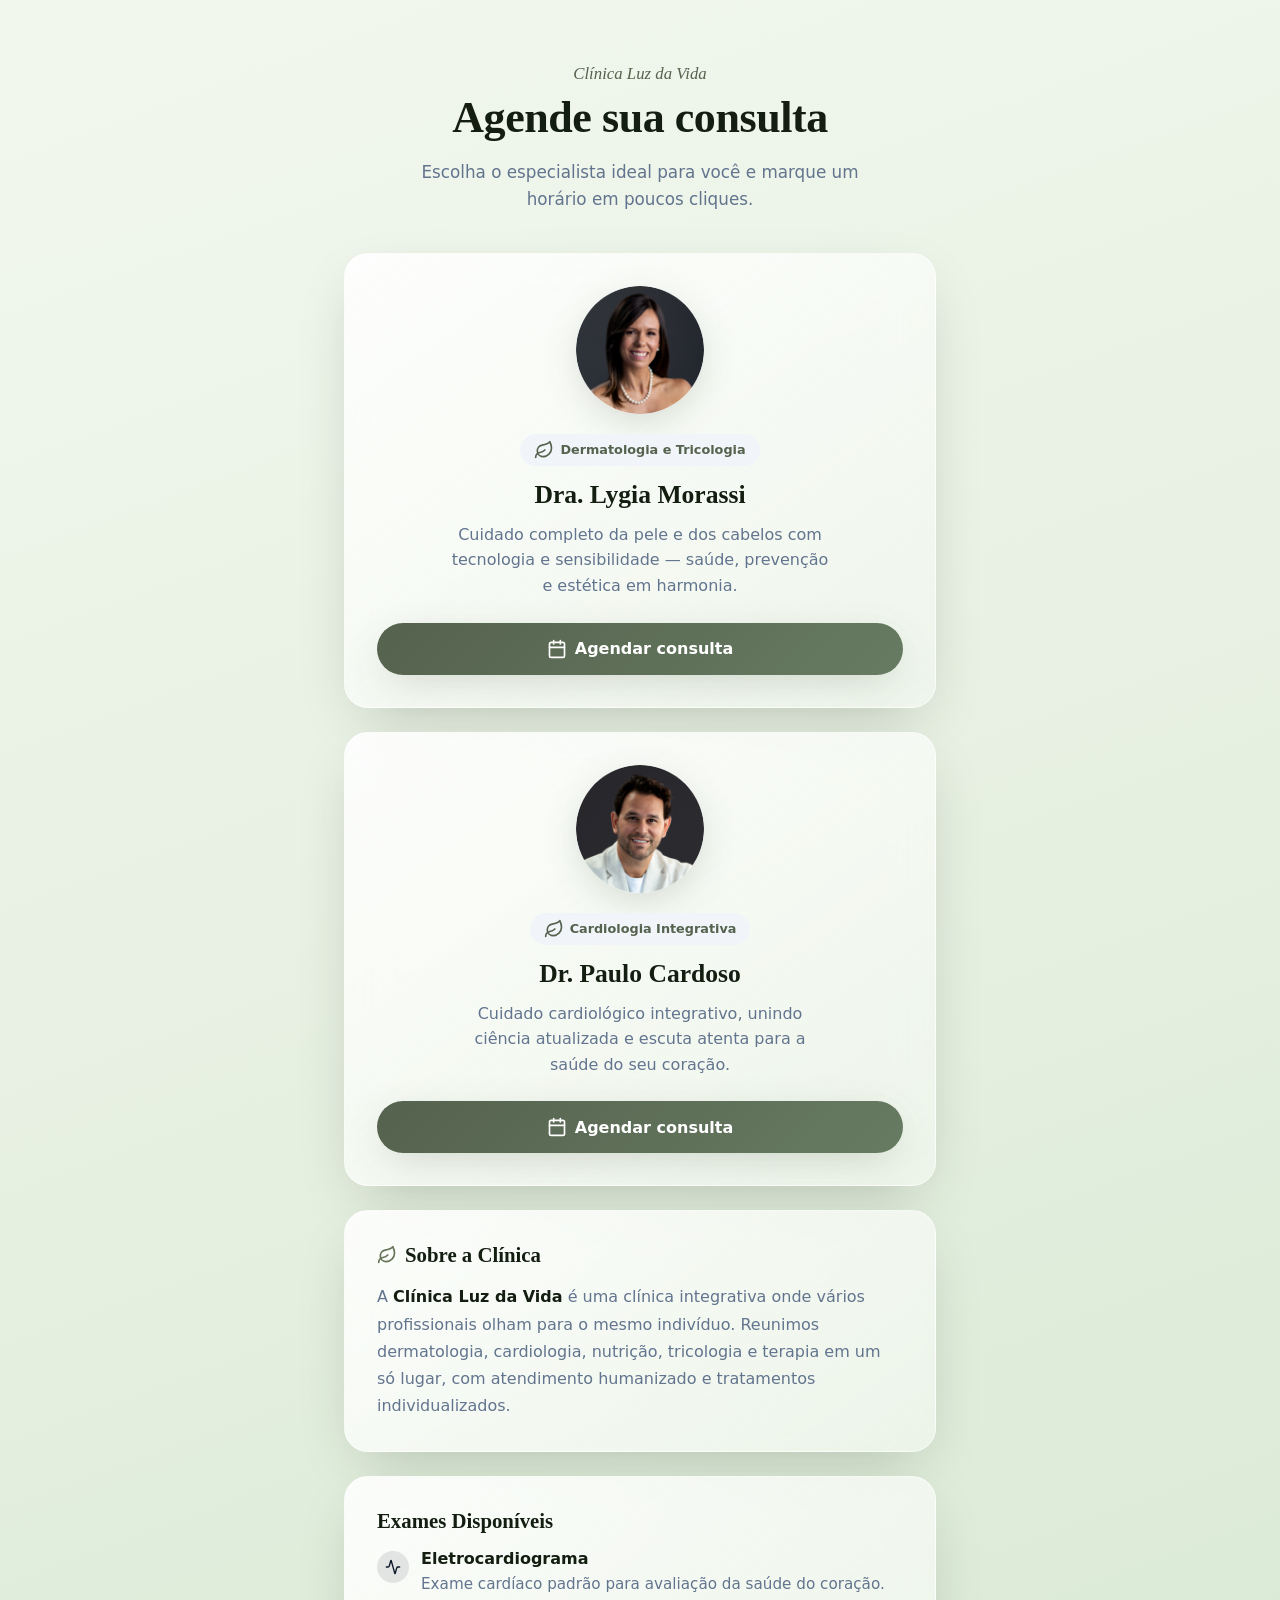
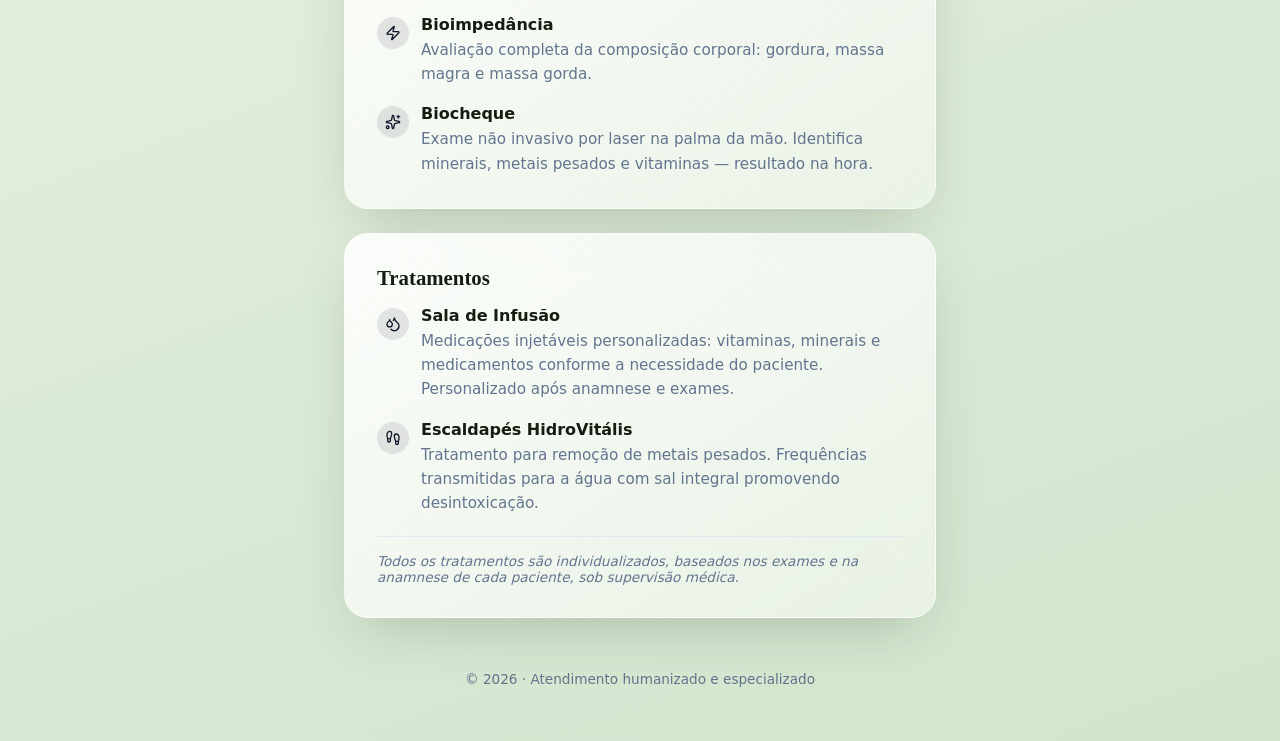
==== index.html @ f0c83b1f "Initial commit: página Luz da Vida recriada a partir do Lovable Página estática (HTML/CSS puro) para" ====
<!DOCTYPE html>
<html lang="pt-BR">
<head>
<meta charset="UTF-8" />
<meta name="viewport" content="width=device-width, initial-scale=1" />
<title>Agende sua consulta — Dra. Lygia Morassi &amp; Dr. Paulo Cardoso</title>
<meta name="description" content="Agende sua consulta com a Dra. Lygia Morassi (Dermatologia) ou o Dr. Paulo Cardoso (Cardiologia). Atendimento humanizado e especializado." />
<link rel="stylesheet" href="styles.css" />
</head>
<body>

<main class="page">
  <header class="hero">
    <p class="eyebrow">Clínica Luz da Vida</p>
    <h1>Agende sua consulta</h1>
    <p class="subtitle">Escolha o especialista ideal para você e marque um horário em poucos cliques.</p>
  </header>

  <section class="card doctor-card">
    <img class="doctor-photo" src="images/dra-lygia.png" alt="Dra. Lygia Morassi" />
    <span class="specialty-badge">
      <svg class="icon" viewBox="0 0 24 24" fill="none" stroke="currentColor" stroke-width="2" stroke-linecap="round" stroke-linejoin="round"><path d="M11 20A7 7 0 0 1 9.8 6.1C15.5 5 17 4.48 19 2c1 2 2 4.18 2 8 0 5.5-4.78 10-10 10Z"/><path d="M2 21c0-3 1.85-5.36 5.08-6C9.5 14.52 12 13 13 12"/></svg>
      Dermatologia e Tricologia
    </span>
    <h2>Dra. Lygia Morassi</h2>
    <p class="bio">Cuidado completo da pele e dos cabelos com tecnologia e sensibilidade — saúde, prevenção e estética em harmonia.</p>
    <a class="btn" href="https://wa.link/u5lvmo" target="_blank" rel="noopener noreferrer">
      <svg class="icon" viewBox="0 0 24 24" fill="none" stroke="currentColor" stroke-width="2" stroke-linecap="round" stroke-linejoin="round"><rect width="18" height="18" x="3" y="4" rx="2"/><path d="M16 2v4"/><path d="M8 2v4"/><path d="M3 10h18"/></svg>
      Agendar consulta
    </a>
  </section>

  <section class="card doctor-card">
    <img class="doctor-photo" src="images/dr-paulo.png" alt="Dr. Paulo Cardoso" />
    <span class="specialty-badge">
      <svg class="icon" viewBox="0 0 24 24" fill="none" stroke="currentColor" stroke-width="2" stroke-linecap="round" stroke-linejoin="round"><path d="M11 20A7 7 0 0 1 9.8 6.1C15.5 5 17 4.48 19 2c1 2 2 4.18 2 8 0 5.5-4.78 10-10 10Z"/><path d="M2 21c0-3 1.85-5.36 5.08-6C9.5 14.52 12 13 13 12"/></svg>
      Cardiologia Integrativa
    </span>
    <h2>Dr. Paulo Cardoso</h2>
    <p class="bio">Cuidado cardiológico integrativo, unindo ciência atualizada e escuta atenta para a saúde do seu coração.</p>
    <a class="btn" href="https://wa.link/zazbd5" target="_blank" rel="noopener noreferrer">
      <svg class="icon" viewBox="0 0 24 24" fill="none" stroke="currentColor" stroke-width="2" stroke-linecap="round" stroke-linejoin="round"><rect width="18" height="18" x="3" y="4" rx="2"/><path d="M16 2v4"/><path d="M8 2v4"/><path d="M3 10h18"/></svg>
      Agendar consulta
    </a>
  </section>

  <section class="card">
    <h3 class="section-title">
      <svg class="icon leaf" viewBox="0 0 24 24" fill="none" stroke="currentColor" stroke-width="2" stroke-linecap="round" stroke-linejoin="round"><path d="M11 20A7 7 0 0 1 9.8 6.1C15.5 5 17 4.48 19 2c1 2 2 4.18 2 8 0 5.5-4.78 10-10 10Z"/><path d="M2 21c0-3 1.85-5.36 5.08-6C9.5 14.52 12 13 13 12"/></svg>
      Sobre a Clínica
    </h3>
    <p class="about-text">A <strong>Clínica Luz da Vida</strong> é uma clínica integrativa onde vários profissionais olham para o mesmo indivíduo. Reunimos dermatologia, cardiologia, nutrição, tricologia e terapia em um só lugar, com atendimento humanizado e tratamentos individualizados.</p>
  </section>

  <section class="card">
    <h3 class="section-title plain">Exames Disponíveis</h3>
    <div class="list">
      <div class="list-item">
        <span class="list-icon">
          <svg class="icon small" viewBox="0 0 24 24" fill="none" stroke="currentColor" stroke-width="2" stroke-linecap="round" stroke-linejoin="round"><path d="M22 12h-2.48a2 2 0 0 0-1.93 1.46l-2.35 8.36a.25.25 0 0 1-.48 0L9.24 2.18a.25.25 0 0 0-.48 0l-2.35 8.36A2 2 0 0 1 4.49 12H2"/></svg>
        </span>
        <div>
          <p class="list-title">Eletrocardiograma</p>
          <p class="list-desc">Exame cardíaco padrão para avaliação da saúde do coração.</p>
        </div>
      </div>
      <div class="list-item">
        <span class="list-icon">
          <svg class="icon small" viewBox="0 0 24 24" fill="none" stroke="currentColor" stroke-width="2" stroke-linecap="round" stroke-linejoin="round"><path d="M4 14a1 1 0 0 1-.78-1.63l9.9-10.2a.5.5 0 0 1 .86.46l-1.92 6.02A1 1 0 0 0 13 10h7a1 1 0 0 1 .78 1.63l-9.9 10.2a.5.5 0 0 1-.86-.46l1.92-6.02A1 1 0 0 0 11 14z"/></svg>
        </span>
        <div>
          <p class="list-title">Bioimpedância</p>
          <p class="list-desc">Avaliação completa da composição corporal: gordura, massa magra e massa gorda.</p>
        </div>
      </div>
      <div class="list-item">
        <span class="list-icon">
          <svg class="icon small" viewBox="0 0 24 24" fill="none" stroke="currentColor" stroke-width="2" stroke-linecap="round" stroke-linejoin="round"><path d="M11.017 2.814a1 1 0 0 1 1.966 0l1.051 5.558a2 2 0 0 0 1.594 1.594l5.558 1.051a1 1 0 0 1 0 1.966l-5.558 1.051a2 2 0 0 0-1.594 1.594l-1.051 5.558a1 1 0 0 1-1.966 0l-1.051-5.558a2 2 0 0 0-1.594-1.594l-5.558-1.051a1 1 0 0 1 0-1.966l5.558-1.051a2 2 0 0 0 1.594-1.594z"/><path d="M20 2v4"/><path d="M22 4h-4"/><circle cx="4" cy="20" r="2"/></svg>
        </span>
        <div>
          <p class="list-title">Biocheque</p>
          <p class="list-desc">Exame não invasivo por laser na palma da mão. Identifica minerais, metais pesados e vitaminas — resultado na hora.</p>
        </div>
      </div>
    </div>
  </section>

  <section class="card">
    <h3 class="section-title plain">Tratamentos</h3>
    <div class="list">
      <div class="list-item">
        <span class="list-icon">
          <svg class="icon small" viewBox="0 0 24 24" fill="none" stroke="currentColor" stroke-width="2" stroke-linecap="round" stroke-linejoin="round"><path d="M7 16.3c2.2 0 4-1.83 4-4.05 0-1.16-.57-2.26-1.71-3.19S7.29 6.75 7 5.3c-.29 1.45-1.14 2.84-2.29 3.76S3 11.1 3 12.25c0 2.22 1.8 4.05 4 4.05z"/><path d="M12.56 6.6A10.97 10.97 0 0 0 14 3.02c.5 2.5 2 4.9 4 6.5s3 3.5 3 5.5a6.98 6.98 0 0 1-11.91 4.97"/></svg>
        </span>
        <div>
          <p class="list-title">Sala de Infusão</p>
          <p class="list-desc">Medicações injetáveis personalizadas: vitaminas, minerais e medicamentos conforme a necessidade do paciente. Personalizado após anamnese e exames.</p>
        </div>
      </div>
      <div class="list-item">
        <span class="list-icon">
          <svg class="icon small" viewBox="0 0 24 24" fill="none" stroke="currentColor" stroke-width="2" stroke-linecap="round" stroke-linejoin="round"><path d="M4 16v-2.38C4 11.5 2.97 10.5 3 8c.03-2.72 1.49-6 4.5-6C9.37 2 10 3.8 10 5.5c0 3.11-2 5.66-2 8.68V16a2 2 0 1 1-4 0Z"/><path d="M20 20v-2.38c0-2.12 1.03-3.12 1-5.62-.03-2.72-1.49-6-4.5-6C14.63 6 14 7.8 14 9.5c0 3.11 2 5.66 2 8.68V20a2 2 0 1 0 4 0Z"/><path d="M16 17h4"/><path d="M4 13h4"/></svg>
        </span>
        <div>
          <p class="list-title">Escaldapés HidroVitális</p>
          <p class="list-desc">Tratamento para remoção de metais pesados. Frequências transmitidas para a água com sal integral promovendo desintoxicação.</p>
        </div>
      </div>
    </div>
    <p class="footnote">Todos os tratamentos são individualizados, baseados nos exames e na anamnese de cada paciente, sob supervisão médica.</p>
  </section>

  <footer class="page-footer">
    <p>&copy; 2026 &middot; Atendimento humanizado e especializado</p>
  </footer>
</main>

</body>
</html>
---- styles.css ----
:root {
  --radius: 1rem;
  --background: #f7f9f5;
  --foreground: #131e11;
  --brand: #55624e;
  --brand-icon: #647356;
  --primary: #0f172b;
  --primary-foreground: #f8fafc;
  --gradient-hero: linear-gradient(160deg, #f2f7ee 0%, #e4efdf 50%, #d1e5cc 100%);
  --gradient-card: linear-gradient(145deg, #ffffffe0, #f2f7efa6);
  --gradient-btn: linear-gradient(135deg, #55624e, #677b62);
  --shadow-soft: 0 10px 40px -10px #55624e4d;
  --shadow-card: 0 20px 60px -20px #28312447;
  --muted-foreground: #62748e;
  --border: #e2e8f0;
  --font-serif: ui-serif, Georgia, Cambria, "Times New Roman", Times, serif;
  --font-sans: ui-sans-serif, system-ui, -apple-system, "Segoe UI", Roboto, sans-serif;
}

* {
  box-sizing: border-box;
}

body {
  margin: 0;
  font-family: var(--font-sans);
  background: var(--gradient-hero);
  color: var(--foreground);
  min-height: 100vh;
}

.page {
  max-width: 640px;
  margin: 0 auto;
  padding: 64px 24px 40px;
  display: flex;
  flex-direction: column;
  gap: 24px;
}

.hero {
  text-align: center;
  margin-bottom: 16px;
}

.eyebrow {
  font-family: var(--font-serif);
  font-style: italic;
  color: var(--brand);
  font-size: 1.05rem;
  margin: 0 0 8px;
}

.hero h1 {
  font-family: var(--font-serif);
  font-weight: 700;
  font-size: 2.75rem;
  margin: 0 0 16px;
  color: var(--foreground);
  letter-spacing: -0.01em;
}

.subtitle {
  color: var(--muted-foreground);
  font-size: 1.05rem;
  line-height: 1.6;
  max-width: 460px;
  margin: 0 auto;
}

.card {
  background: var(--gradient-card);
  border: 1px solid #ffffff80;
  border-radius: 1.5rem;
  box-shadow: var(--shadow-card);
  backdrop-filter: blur(20px);
  padding: 32px;
}

.doctor-card {
  display: flex;
  flex-direction: column;
  align-items: center;
  text-align: center;
}

.doctor-photo {
  width: 128px;
  height: 128px;
  border-radius: 50%;
  object-fit: cover;
  margin-bottom: 20px;
  box-shadow: var(--shadow-soft);
}

.specialty-badge {
  display: inline-flex;
  align-items: center;
  gap: 6px;
  background: #f1f5f9;
  color: var(--brand);
  font-size: 0.8rem;
  font-weight: 600;
  padding: 6px 14px;
  border-radius: 999px;
  margin-bottom: 14px;
}

.doctor-card h2 {
  font-family: var(--font-serif);
  font-size: 1.6rem;
  margin: 0 0 12px;
}

.bio {
  color: var(--muted-foreground);
  line-height: 1.6;
  margin: 0 0 24px;
  max-width: 380px;
}

.btn {
  display: inline-flex;
  align-items: center;
  justify-content: center;
  gap: 8px;
  width: 100%;
  background: var(--gradient-btn);
  color: #fff;
  text-decoration: none;
  font-weight: 600;
  font-size: 1rem;
  padding: 16px 24px;
  border-radius: 999px;
  box-shadow: var(--shadow-soft);
  transition: filter 0.2s ease, transform 0.2s ease;
}

.btn:hover {
  filter: brightness(1.05);
  transform: translateY(-1px);
}

.section-title {
  display: flex;
  align-items: center;
  gap: 8px;
  font-family: var(--font-serif);
  font-size: 1.3rem;
  font-weight: 600;
  margin: 0 0 16px;
}

.section-title.plain {
  font-family: var(--font-serif);
}

.section-title .icon.leaf {
  color: var(--brand-icon);
}

.about-text {
  color: var(--muted-foreground);
  line-height: 1.7;
  margin: 0;
}

.about-text strong {
  color: var(--foreground);
}

.list {
  display: flex;
  flex-direction: column;
  gap: 18px;
}

.list-item {
  display: flex;
  align-items: flex-start;
  gap: 12px;
}

.list-icon {
  flex-shrink: 0;
  width: 32px;
  height: 32px;
  border-radius: 50%;
  background: #0f172b1a;
  display: flex;
  align-items: center;
  justify-content: center;
  margin-top: 2px;
}

.list-icon .icon {
  color: var(--primary);
}

.list-title {
  font-weight: 600;
  margin: 0 0 4px;
}

.list-desc {
  color: var(--muted-foreground);
  line-height: 1.6;
  margin: 0;
  font-size: 0.95rem;
}

.footnote {
  margin: 20px 0 0;
  font-style: italic;
  font-size: 0.85rem;
  color: var(--muted-foreground);
  border-top: 1px solid var(--border);
  padding-top: 16px;
}

.icon {
  width: 20px;
  height: 20px;
  flex-shrink: 0;
}

.icon.small {
  width: 16px;
  height: 16px;
}

.page-footer {
  text-align: center;
  color: var(--muted-foreground);
  font-size: 0.85rem;
  margin-top: 16px;
}

@media (max-width: 480px) {
  .hero h1 {
    font-size: 2.1rem;
  }

  .card {
    padding: 24px;
  }
}
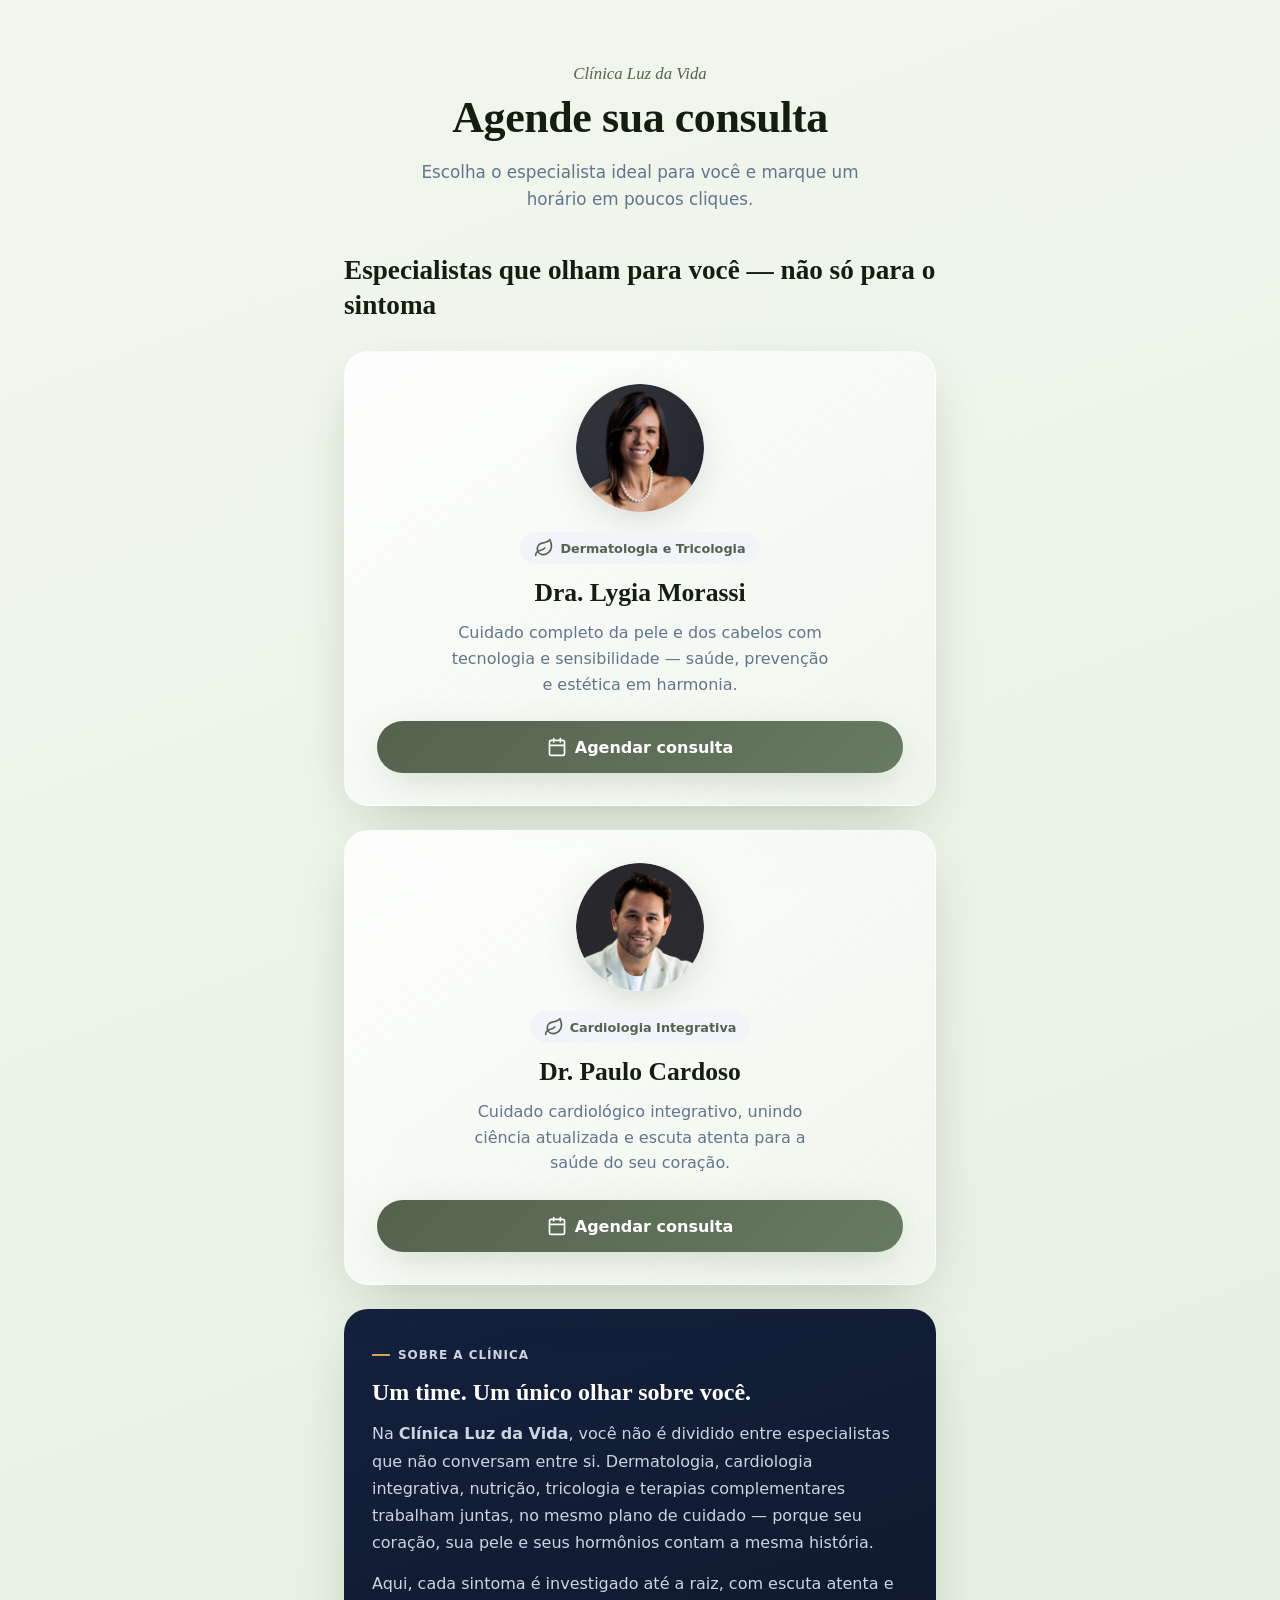
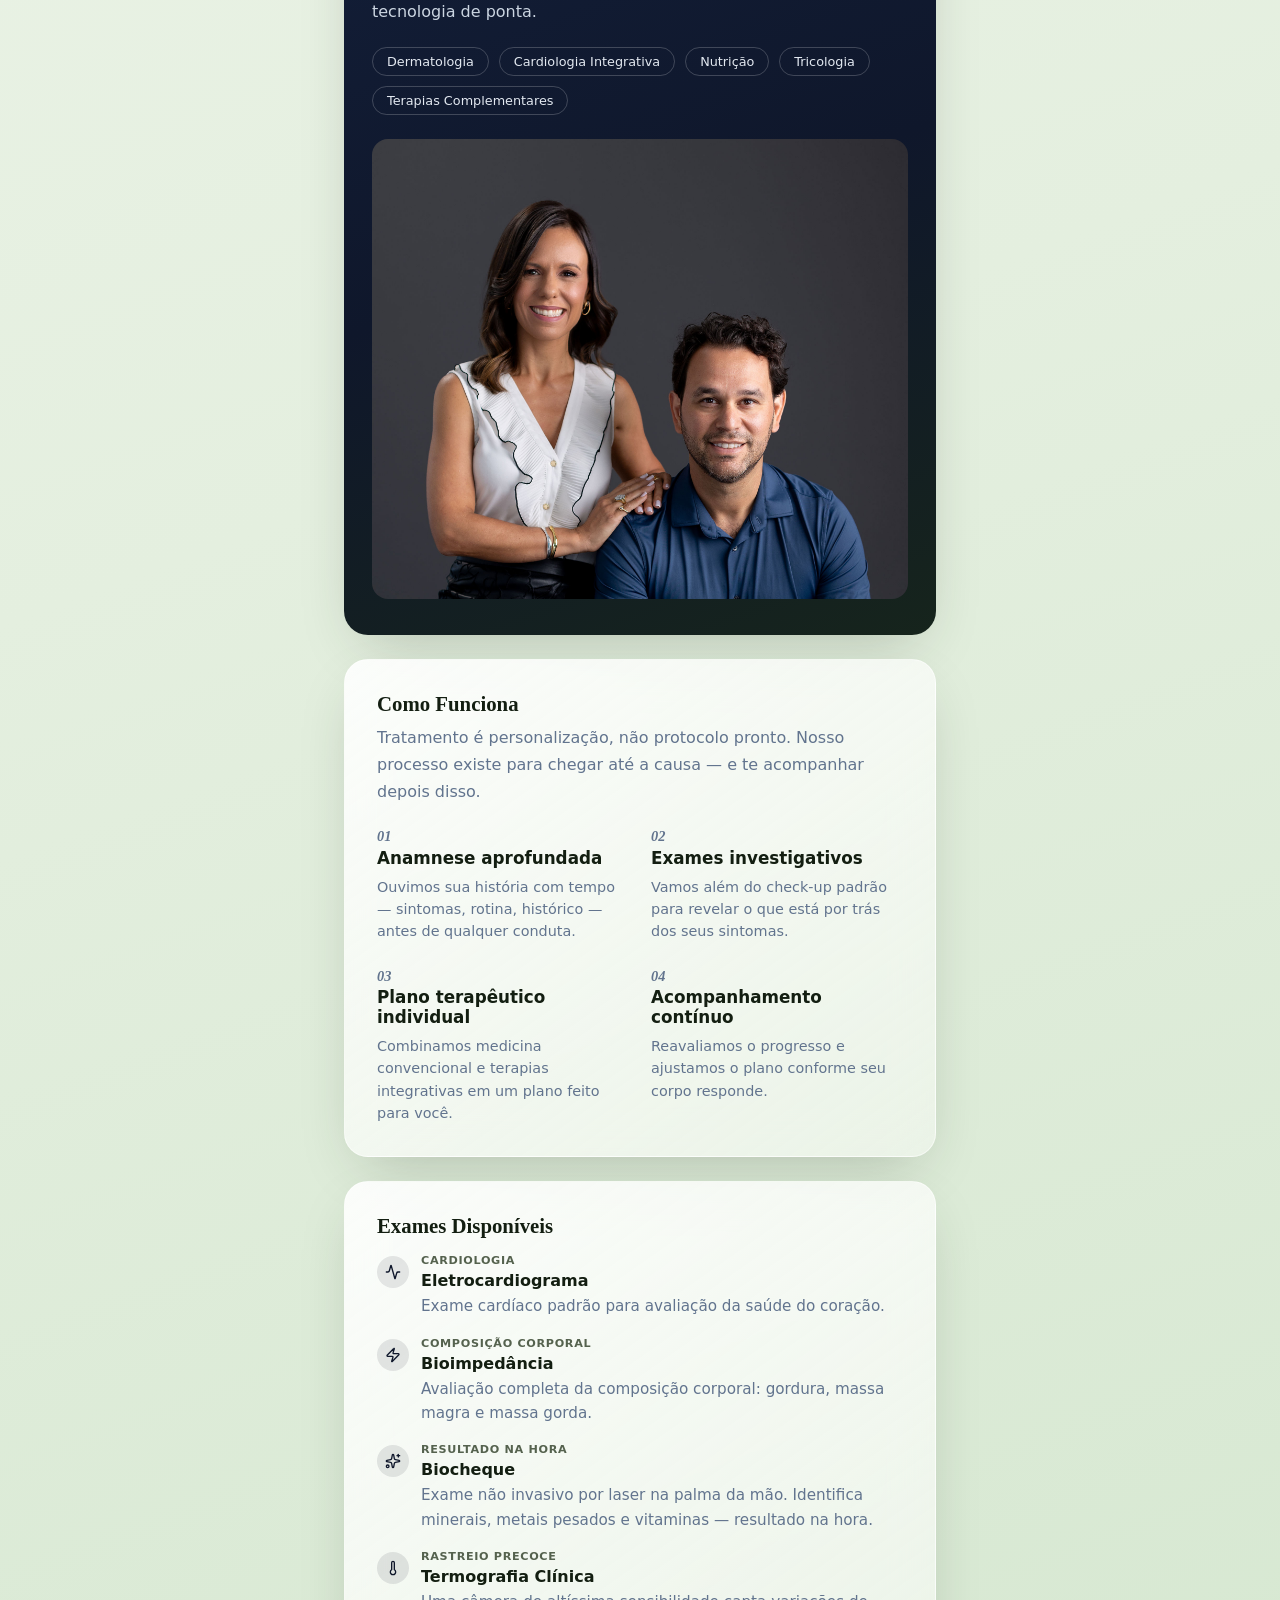
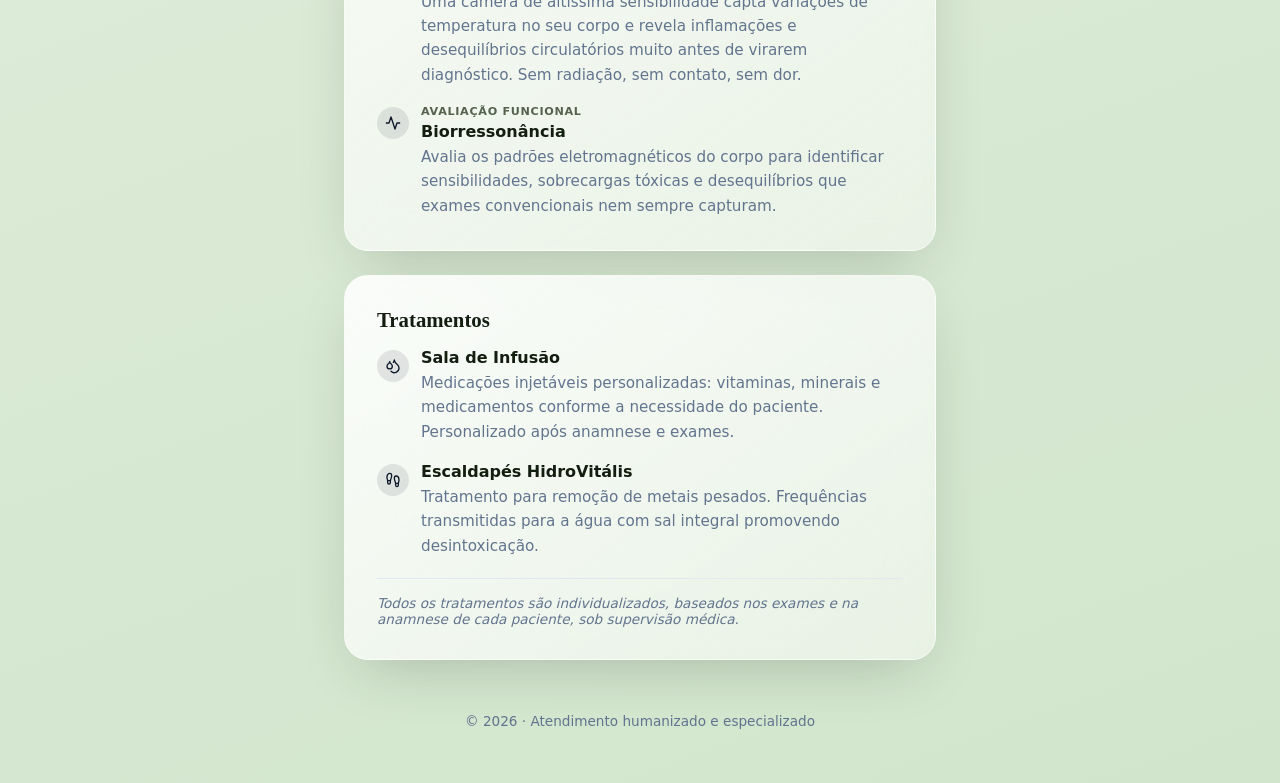
==== commit e454fca8: "Adiciona novas seções: Especialistas, Sobre a Clínica redesenhada, Como Funciona - Novo heading "Esp" ====
--- a/index.html
+++ b/index.html
@@ -6,6 +6,23 @@
 <title>Agende sua consulta — Dra. Lygia Morassi &amp; Dr. Paulo Cardoso</title>
 <meta name="description" content="Agende sua consulta com a Dra. Lygia Morassi (Dermatologia) ou o Dr. Paulo Cardoso (Cardiologia). Atendimento humanizado e especializado." />
 <link rel="stylesheet" href="styles.css" />
+<!-- Meta Pixel Code -->
+<script>
+!function(f,b,e,v,n,t,s)
+{if(f.fbq)return;n=f.fbq=function(){n.callMethod?
+n.callMethod.apply(n,arguments):n.queue.push(arguments)};
+if(!f._fbq)f._fbq=n;n.push=n;n.loaded=!0;n.version='2.0';
+n.queue=[];t=b.createElement(e);t.async=!0;
+t.src=v;s=b.getElementsByTagName(e)[0];
+s.parentNode.insertBefore(t,s)}(window, document,'script',
+'https://connect.facebook.net/en_US/fbevents.js');
+fbq('init', '27556097847387788');
+fbq('track', 'PageView');
+</script>
+<noscript><img height="1" width="1" style="display:none"
+src="https://www.facebook.com/tr?id=27556097847387788&ev=PageView&noscript=1"
+/></noscript>
+<!-- End Meta Pixel Code -->
 </head>
 <body>
 
@@ -15,6 +32,8 @@
     <h1>Agende sua consulta</h1>
     <p class="subtitle">Escolha o especialista ideal para você e marque um horário em poucos cliques.</p>
   </header>
+
+  <h2 class="specialists-heading">Especialistas que olham para você — não só para o sintoma</h2>
 
   <section class="card doctor-card">
     <img class="doctor-photo" src="images/dra-lygia.png" alt="Dra. Lygia Morassi" />
@@ -44,12 +63,46 @@
     </a>
   </section>
 
+  <section class="about-clinic-dark">
+    <p class="eyebrow-caps">Sobre a Clínica</p>
+    <h3>Um time. Um único olhar sobre você.</h3>
+    <p>Na <strong>Clínica Luz da Vida</strong>, você não é dividido entre especialistas que não conversam entre si. Dermatologia, cardiologia integrativa, nutrição, tricologia e terapias complementares trabalham juntas, no mesmo plano de cuidado — porque seu coração, sua pele e seus hormônios contam a mesma história.</p>
+    <p>Aqui, cada sintoma é investigado até a raiz, com escuta atenta e tecnologia de ponta.</p>
+    <div class="pill-list">
+      <span class="pill">Dermatologia</span>
+      <span class="pill">Cardiologia Integrativa</span>
+      <span class="pill">Nutrição</span>
+      <span class="pill">Tricologia</span>
+      <span class="pill">Terapias Complementares</span>
+    </div>
+    <img class="about-clinic-photo" src="images/doutores-juntos.jpg" alt="Dra. Lygia Morassi e Dr. Paulo Cardoso, especialistas da Clínica Luz da Vida" />
+  </section>
+
   <section class="card">
-    <h3 class="section-title">
-      <svg class="icon leaf" viewBox="0 0 24 24" fill="none" stroke="currentColor" stroke-width="2" stroke-linecap="round" stroke-linejoin="round"><path d="M11 20A7 7 0 0 1 9.8 6.1C15.5 5 17 4.48 19 2c1 2 2 4.18 2 8 0 5.5-4.78 10-10 10Z"/><path d="M2 21c0-3 1.85-5.36 5.08-6C9.5 14.52 12 13 13 12"/></svg>
-      Sobre a Clínica
-    </h3>
-    <p class="about-text">A <strong>Clínica Luz da Vida</strong> é uma clínica integrativa onde vários profissionais olham para o mesmo indivíduo. Reunimos dermatologia, cardiologia, nutrição, tricologia e terapia em um só lugar, com atendimento humanizado e tratamentos individualizados.</p>
+    <h3 class="section-title plain">Como Funciona</h3>
+    <p class="about-text section-intro">Tratamento é personalização, não protocolo pronto. Nosso processo existe para chegar até a causa — e te acompanhar depois disso.</p>
+    <div class="steps-grid">
+      <div class="step-item">
+        <p class="step-num">01</p>
+        <h4>Anamnese aprofundada</h4>
+        <p>Ouvimos sua história com tempo — sintomas, rotina, histórico — antes de qualquer conduta.</p>
+      </div>
+      <div class="step-item">
+        <p class="step-num">02</p>
+        <h4>Exames investigativos</h4>
+        <p>Vamos além do check-up padrão para revelar o que está por trás dos seus sintomas.</p>
+      </div>
+      <div class="step-item">
+        <p class="step-num">03</p>
+        <h4>Plano terapêutico individual</h4>
+        <p>Combinamos medicina convencional e terapias integrativas em um plano feito para você.</p>
+      </div>
+      <div class="step-item">
+        <p class="step-num">04</p>
+        <h4>Acompanhamento contínuo</h4>
+        <p>Reavaliamos o progresso e ajustamos o plano conforme seu corpo responde.</p>
+      </div>
+    </div>
   </section>
 
   <section class="card">
@@ -60,6 +113,7 @@
           <svg class="icon small" viewBox="0 0 24 24" fill="none" stroke="currentColor" stroke-width="2" stroke-linecap="round" stroke-linejoin="round"><path d="M22 12h-2.48a2 2 0 0 0-1.93 1.46l-2.35 8.36a.25.25 0 0 1-.48 0L9.24 2.18a.25.25 0 0 0-.48 0l-2.35 8.36A2 2 0 0 1 4.49 12H2"/></svg>
         </span>
         <div>
+          <p class="list-tag">Cardiologia</p>
           <p class="list-title">Eletrocardiograma</p>
           <p class="list-desc">Exame cardíaco padrão para avaliação da saúde do coração.</p>
         </div>
@@ -69,6 +123,7 @@
           <svg class="icon small" viewBox="0 0 24 24" fill="none" stroke="currentColor" stroke-width="2" stroke-linecap="round" stroke-linejoin="round"><path d="M4 14a1 1 0 0 1-.78-1.63l9.9-10.2a.5.5 0 0 1 .86.46l-1.92 6.02A1 1 0 0 0 13 10h7a1 1 0 0 1 .78 1.63l-9.9 10.2a.5.5 0 0 1-.86-.46l1.92-6.02A1 1 0 0 0 11 14z"/></svg>
         </span>
         <div>
+          <p class="list-tag">Composição Corporal</p>
           <p class="list-title">Bioimpedância</p>
           <p class="list-desc">Avaliação completa da composição corporal: gordura, massa magra e massa gorda.</p>
         </div>
@@ -78,8 +133,29 @@
           <svg class="icon small" viewBox="0 0 24 24" fill="none" stroke="currentColor" stroke-width="2" stroke-linecap="round" stroke-linejoin="round"><path d="M11.017 2.814a1 1 0 0 1 1.966 0l1.051 5.558a2 2 0 0 0 1.594 1.594l5.558 1.051a1 1 0 0 1 0 1.966l-5.558 1.051a2 2 0 0 0-1.594 1.594l-1.051 5.558a1 1 0 0 1-1.966 0l-1.051-5.558a2 2 0 0 0-1.594-1.594l-5.558-1.051a1 1 0 0 1 0-1.966l5.558-1.051a2 2 0 0 0 1.594-1.594z"/><path d="M20 2v4"/><path d="M22 4h-4"/><circle cx="4" cy="20" r="2"/></svg>
         </span>
         <div>
+          <p class="list-tag">Resultado na Hora</p>
           <p class="list-title">Biocheque</p>
           <p class="list-desc">Exame não invasivo por laser na palma da mão. Identifica minerais, metais pesados e vitaminas — resultado na hora.</p>
+        </div>
+      </div>
+      <div class="list-item">
+        <span class="list-icon">
+          <svg class="icon small" viewBox="0 0 24 24" fill="none" stroke="currentColor" stroke-width="2" stroke-linecap="round" stroke-linejoin="round"><path d="M14 4v10.54a4 4 0 1 1-4 0V4a2 2 0 0 1 4 0Z"/></svg>
+        </span>
+        <div>
+          <p class="list-tag">Rastreio Precoce</p>
+          <p class="list-title">Termografia Clínica</p>
+          <p class="list-desc">Uma câmera de altíssima sensibilidade capta variações de temperatura no seu corpo e revela inflamações e desequilíbrios circulatórios muito antes de virarem diagnóstico. Sem radiação, sem contato, sem dor.</p>
+        </div>
+      </div>
+      <div class="list-item">
+        <span class="list-icon">
+          <svg class="icon small" viewBox="0 0 24 24" fill="none" stroke="currentColor" stroke-width="2" stroke-linecap="round" stroke-linejoin="round"><path d="M22 12h-4l-3 9L9 3l-3 9H2"/></svg>
+        </span>
+        <div>
+          <p class="list-tag">Avaliação Funcional</p>
+          <p class="list-title">Biorressonância</p>
+          <p class="list-desc">Avalia os padrões eletromagnéticos do corpo para identificar sensibilidades, sobrecargas tóxicas e desequilíbrios que exames convencionais nem sempre capturam.</p>
         </div>
       </div>
     </div>
--- a/styles.css
+++ b/styles.css
@@ -15,6 +15,8 @@
   --border: #e2e8f0;
   --font-serif: ui-serif, Georgia, Cambria, "Times New Roman", Times, serif;
   --font-sans: ui-sans-serif, system-ui, -apple-system, "Segoe UI", Roboto, sans-serif;
+  --font-poppins: "Poppins", var(--font-sans);
+  --highlight: #55624e;
 }
 
 * {
@@ -209,6 +211,32 @@
   font-size: 0.95rem;
 }
 
+.credential-line {
+  margin: -4px 0 12px;
+  font-size: 0.85rem;
+  font-weight: 500;
+  color: var(--brand);
+}
+
+.doctor-focus-list {
+  width: 100%;
+  max-width: 380px;
+  gap: 12px;
+  margin: 0 0 24px;
+  text-align: left;
+}
+
+.doctor-focus-list .list-icon {
+  width: 24px;
+  height: 24px;
+}
+
+.doctor-focus-list .list-title {
+  font-weight: 500;
+  margin: 0;
+  font-size: 0.95rem;
+}
+
 .footnote {
   margin: 20px 0 0;
   font-style: italic;
@@ -236,12 +264,250 @@
   margin-top: 16px;
 }
 
+h1.vsl-headline {
+  font-family: var(--font-poppins);
+  font-size: 2.1rem;
+  font-weight: 700;
+  line-height: 1.25;
+}
+
+.vsl-headline .highlight-green {
+  color: #3d6b45;
+  font-weight: 800;
+}
+
+.vsl-headline .highlight-red {
+  color: #b3261e;
+  font-weight: 800;
+}
+
+.vsl-subheadline {
+  font-family: var(--font-poppins);
+  color: #000;
+  font-size: 0.925rem;
+  line-height: 1.35;
+  max-width: 540px;
+}
+
+.vsl-page .page {
+  padding-top: 28px;
+}
+
+.vsl-hero {
+  margin-bottom: 0;
+}
+
+.vsl-hero + .video-card {
+  margin-top: -12px;
+}
+
+.video-card {
+  padding: 0;
+  overflow: hidden;
+  background: transparent;
+  border: none;
+  box-shadow: none;
+  border-radius: 1.25rem;
+}
+
+.video-wrapper {
+  position: relative;
+  width: 100%;
+  aspect-ratio: 16 / 9;
+  background: #0f172b;
+}
+
+.video-el {
+  width: 100%;
+  height: 100%;
+  display: block;
+  object-fit: cover;
+}
+
+.video-placeholder {
+  position: absolute;
+  inset: 0;
+  display: flex;
+  flex-direction: column;
+  align-items: center;
+  justify-content: center;
+  gap: 16px;
+  color: #f8fafc;
+  background: linear-gradient(160deg, #1c2b1f 0%, #0f172b 100%);
+}
+
+.play-btn {
+  width: 64px;
+  height: 64px;
+  border-radius: 50%;
+  background: var(--gradient-btn);
+  display: flex;
+  align-items: center;
+  justify-content: center;
+  box-shadow: var(--shadow-soft);
+}
+
+.play-btn svg {
+  width: 28px;
+  height: 28px;
+  color: #fff;
+  margin-left: 3px;
+}
+
+.video-placeholder p {
+  font-size: 0.9rem;
+  color: #cbd5e1;
+  margin: 0;
+}
+
+.specialists-heading {
+  font-family: var(--font-serif);
+  font-weight: 700;
+  font-size: 1.7rem;
+  line-height: 1.3;
+  color: var(--foreground);
+  margin: 0 0 4px;
+}
+
+.about-clinic-dark {
+  background: linear-gradient(160deg, #14213d 0%, #0f172b 55%, #16241c 100%);
+  border-radius: 1.5rem;
+  padding: 36px 28px;
+  color: #f8fafc;
+  box-shadow: var(--shadow-card);
+}
+
+.eyebrow-caps {
+  display: flex;
+  align-items: center;
+  gap: 8px;
+  text-transform: uppercase;
+  letter-spacing: 0.08em;
+  font-size: 0.75rem;
+  font-weight: 600;
+  color: #d4a355;
+  margin: 0 0 12px;
+}
+
+.eyebrow-caps::before {
+  content: "";
+  width: 18px;
+  height: 2px;
+  background: #d4a355;
+  display: inline-block;
+}
+
+.about-clinic-dark h3 {
+  font-family: var(--font-serif);
+  font-size: 1.5rem;
+  margin: 0 0 14px;
+  color: #fff;
+}
+
+.about-clinic-dark p {
+  color: #cbd5e1;
+  line-height: 1.7;
+  margin: 0 0 14px;
+}
+
+.about-clinic-dark p:last-of-type {
+  margin-bottom: 22px;
+}
+
+.pill-list {
+  display: flex;
+  flex-wrap: wrap;
+  gap: 10px;
+  margin: 0 0 24px;
+}
+
+.pill {
+  border: 1px solid #ffffff33;
+  color: #e2e8f0;
+  font-size: 0.8rem;
+  padding: 6px 14px;
+  border-radius: 999px;
+}
+
+.about-clinic-photo {
+  width: 100%;
+  max-height: 460px;
+  border-radius: 1rem;
+  display: block;
+  object-fit: cover;
+  object-position: top center;
+}
+
+.section-intro {
+  margin: -8px 0 20px;
+}
+
+.steps-grid {
+  display: grid;
+  grid-template-columns: repeat(auto-fit, minmax(220px, 1fr));
+  gap: 22px;
+}
+
+.step-num {
+  font-family: var(--font-serif);
+  font-style: italic;
+  font-weight: 600;
+  color: #c98a3e;
+  font-size: 1.4rem;
+  margin: 0 0 8px;
+}
+
+.step-item h4 {
+  margin: 0 0 8px;
+  font-size: 1.05rem;
+}
+
+.step-item p {
+  margin: 0;
+  color: var(--muted-foreground);
+  font-size: 0.9rem;
+  line-height: 1.55;
+}
+
+.list-tag {
+  display: block;
+  text-transform: uppercase;
+  letter-spacing: 0.06em;
+  font-size: 0.7rem;
+  font-weight: 600;
+  color: var(--brand);
+  margin: 0 0 4px;
+}
+
 @media (max-width: 480px) {
   .hero h1 {
     font-size: 2.1rem;
   }
 
+  h1.vsl-headline {
+    font-size: 1.55rem;
+    line-height: 1.2;
+  }
+
+  .vsl-page .page {
+    padding-top: 20px;
+  }
+
+  .video-card {
+    margin-left: -24px;
+    margin-right: -24px;
+    border-radius: 0;
+  }
+
   .card {
     padding: 24px;
   }
-}
+
+  .about-clinic-dark {
+    padding: 28px 22px;
+  }
+
+  .specialists-heading {
+    font-size: 1.4rem;
+  }
+}
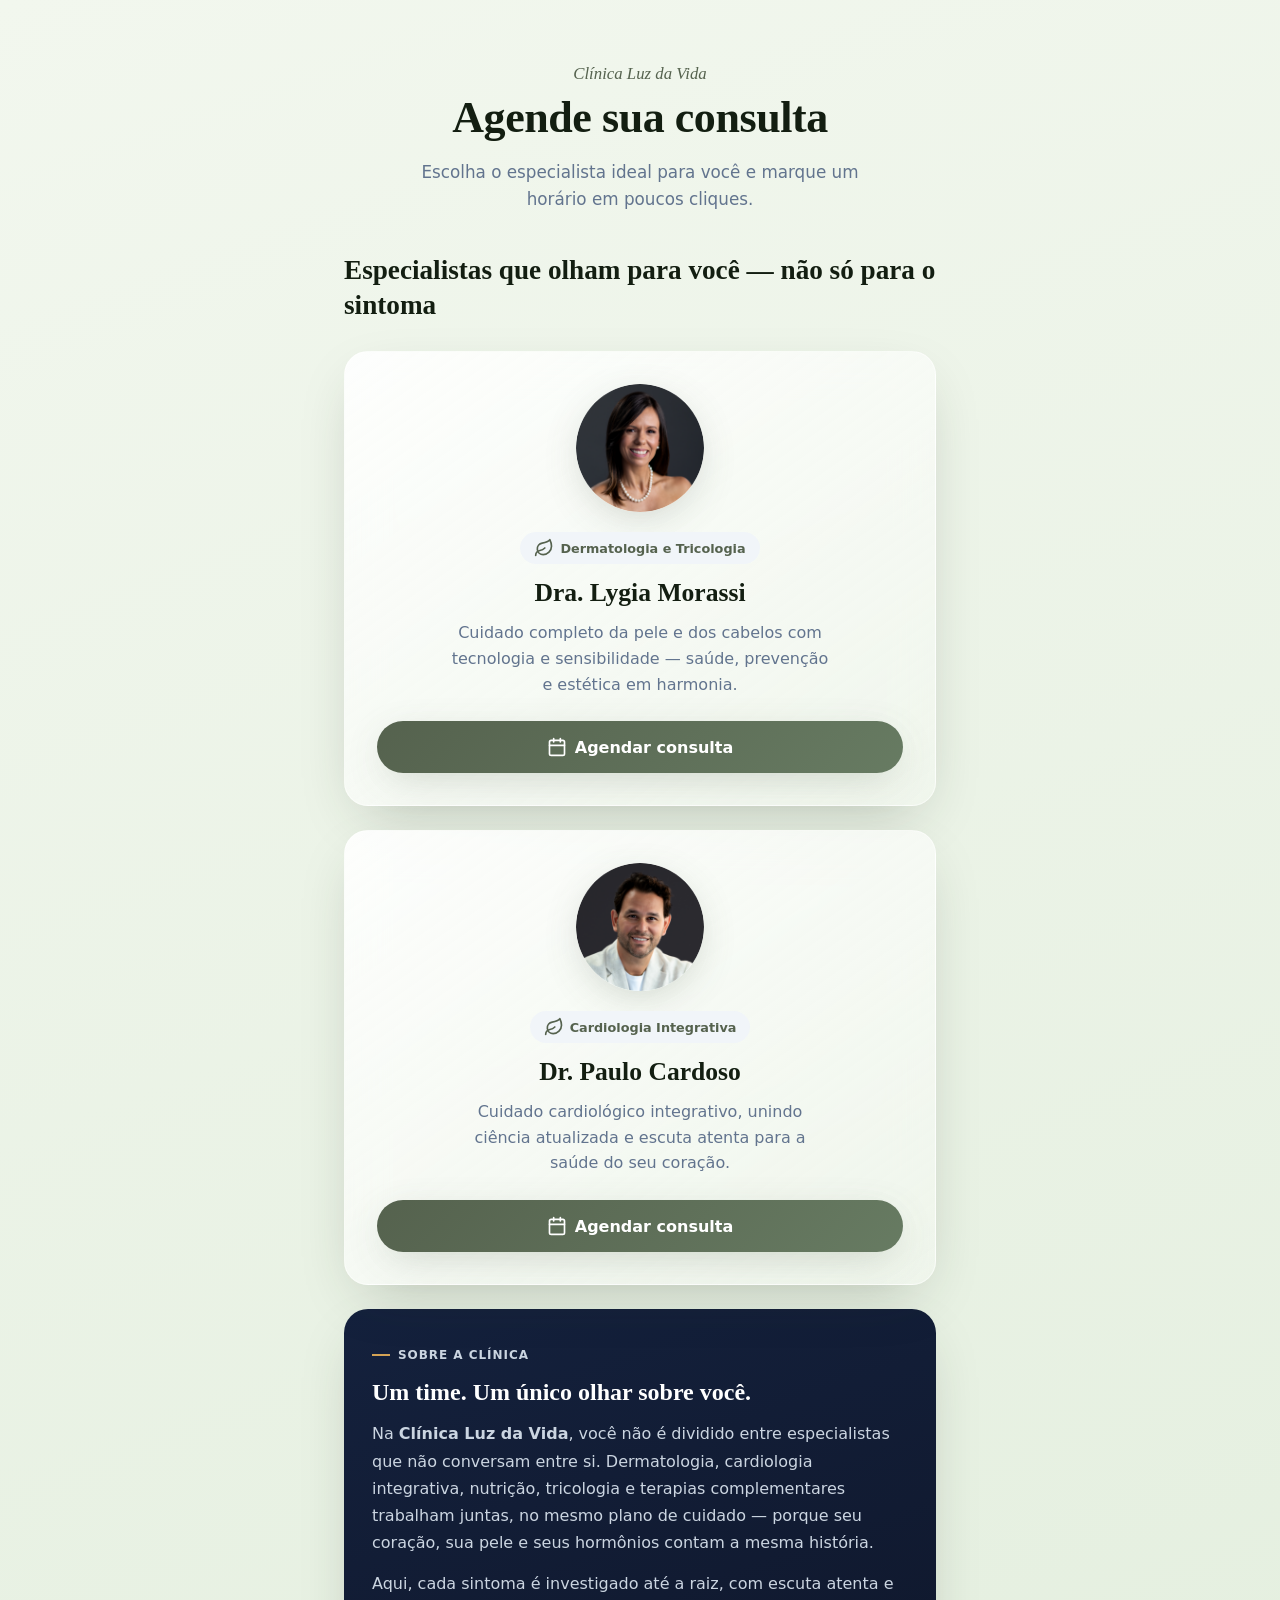
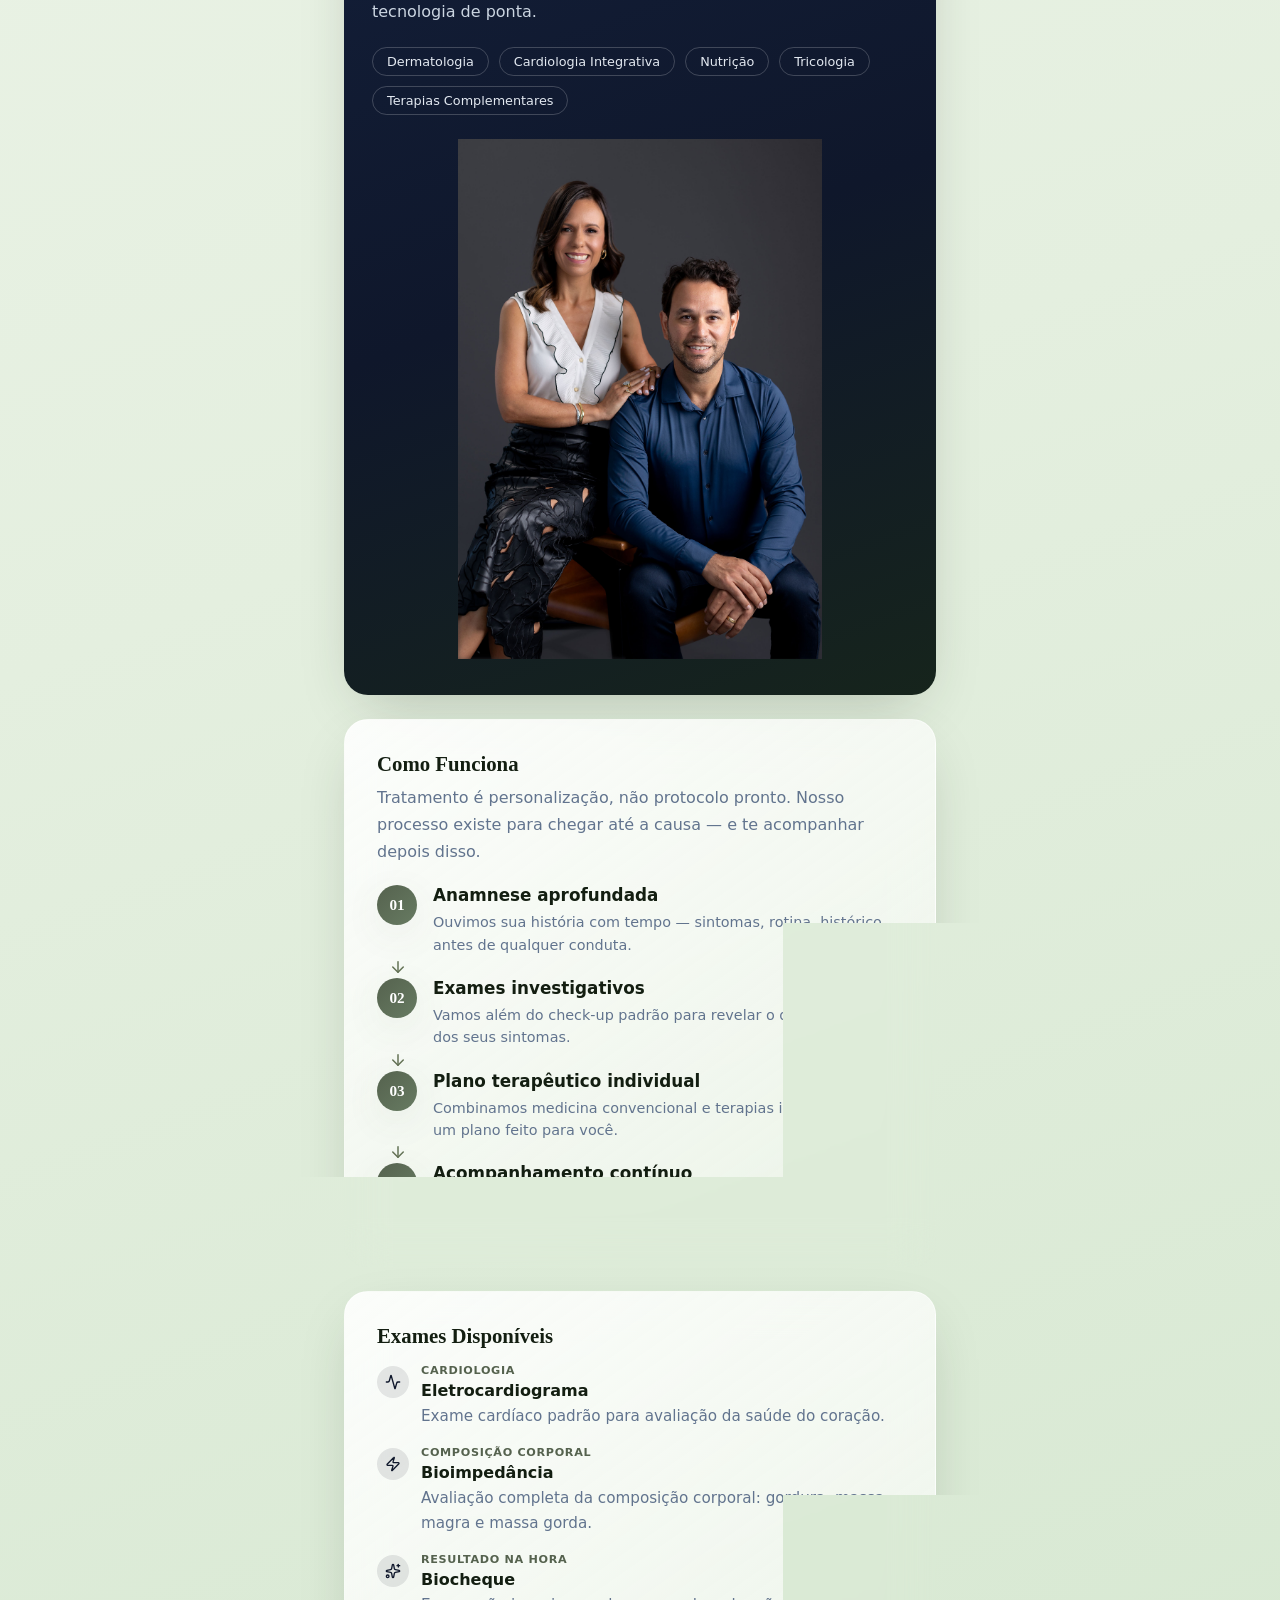
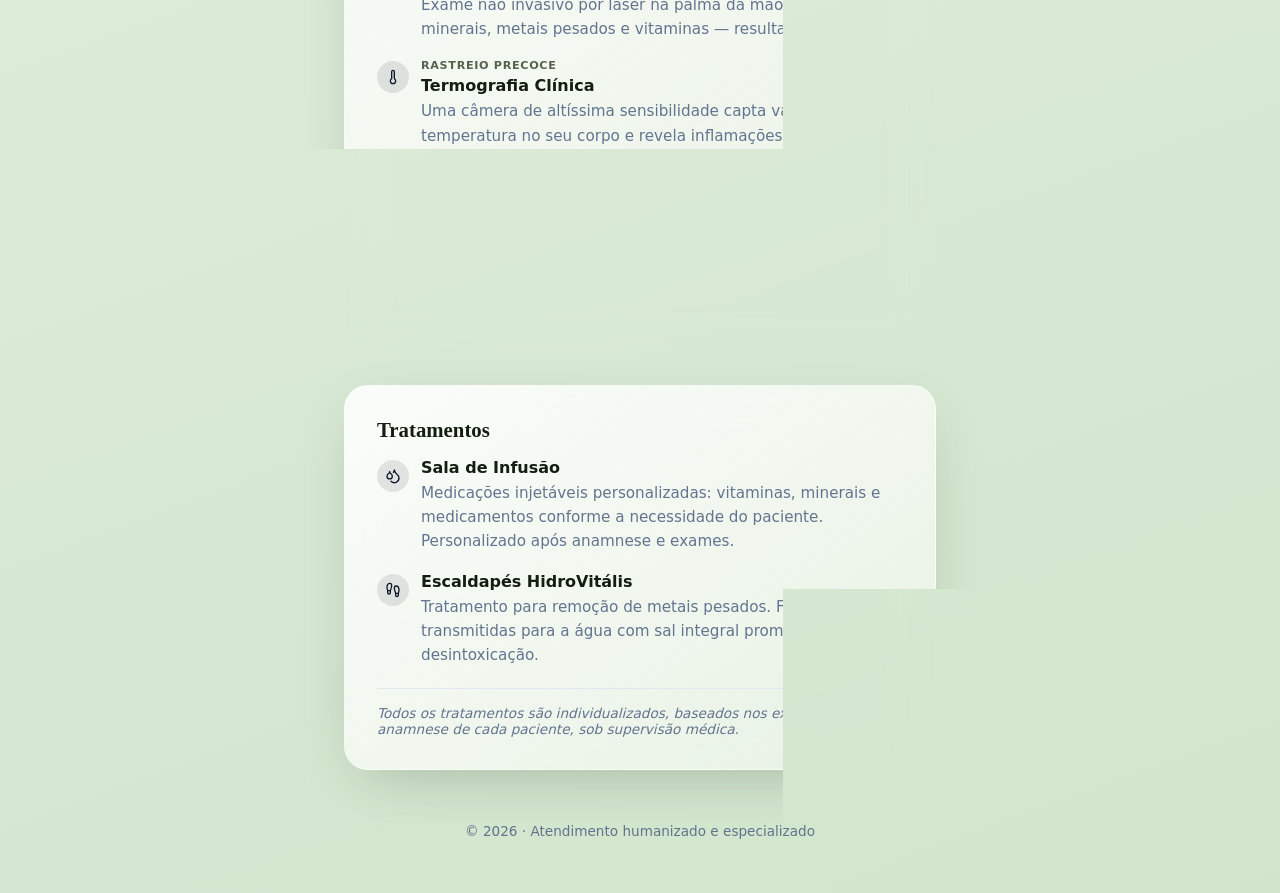
==== commit 12a94c26: "Ajusta bios dos doutores na VSL e redesenha Como Funciona em fluxo vertical - sobre-luzdavida.html: " ====
--- a/index.html
+++ b/index.html
@@ -81,26 +81,43 @@
   <section class="card">
     <h3 class="section-title plain">Como Funciona</h3>
     <p class="about-text section-intro">Tratamento é personalização, não protocolo pronto. Nosso processo existe para chegar até a causa — e te acompanhar depois disso.</p>
-    <div class="steps-grid">
-      <div class="step-item">
-        <p class="step-num">01</p>
-        <h4>Anamnese aprofundada</h4>
-        <p>Ouvimos sua história com tempo — sintomas, rotina, histórico — antes de qualquer conduta.</p>
-      </div>
-      <div class="step-item">
-        <p class="step-num">02</p>
-        <h4>Exames investigativos</h4>
-        <p>Vamos além do check-up padrão para revelar o que está por trás dos seus sintomas.</p>
-      </div>
-      <div class="step-item">
-        <p class="step-num">03</p>
-        <h4>Plano terapêutico individual</h4>
-        <p>Combinamos medicina convencional e terapias integrativas em um plano feito para você.</p>
-      </div>
-      <div class="step-item">
-        <p class="step-num">04</p>
-        <h4>Acompanhamento contínuo</h4>
-        <p>Reavaliamos o progresso e ajustamos o plano conforme seu corpo responde.</p>
+    <div class="steps-flow">
+      <div class="step-row">
+        <span class="step-badge">01</span>
+        <div>
+          <h4>Anamnese aprofundada</h4>
+          <p>Ouvimos sua história com tempo — sintomas, rotina, histórico — antes de qualquer conduta.</p>
+        </div>
+      </div>
+      <span class="step-arrow">
+        <svg width="18" height="18" viewBox="0 0 24 24" fill="none" stroke="currentColor" stroke-width="2" stroke-linecap="round" stroke-linejoin="round"><path d="M12 5v14"/><path d="m19 12-7 7-7-7"/></svg>
+      </span>
+      <div class="step-row">
+        <span class="step-badge">02</span>
+        <div>
+          <h4>Exames investigativos</h4>
+          <p>Vamos além do check-up padrão para revelar o que está por trás dos seus sintomas.</p>
+        </div>
+      </div>
+      <span class="step-arrow">
+        <svg width="18" height="18" viewBox="0 0 24 24" fill="none" stroke="currentColor" stroke-width="2" stroke-linecap="round" stroke-linejoin="round"><path d="M12 5v14"/><path d="m19 12-7 7-7-7"/></svg>
+      </span>
+      <div class="step-row">
+        <span class="step-badge">03</span>
+        <div>
+          <h4>Plano terapêutico individual</h4>
+          <p>Combinamos medicina convencional e terapias integrativas em um plano feito para você.</p>
+        </div>
+      </div>
+      <span class="step-arrow">
+        <svg width="18" height="18" viewBox="0 0 24 24" fill="none" stroke="currentColor" stroke-width="2" stroke-linecap="round" stroke-linejoin="round"><path d="M12 5v14"/><path d="m19 12-7 7-7-7"/></svg>
+      </span>
+      <div class="step-row">
+        <span class="step-badge">04</span>
+        <div>
+          <h4>Acompanhamento contínuo</h4>
+          <p>Reavaliamos o progresso e ajustamos o plano conforme seu corpo responde.</p>
+        </div>
       </div>
     </div>
   </section>
--- a/styles.css
+++ b/styles.css
@@ -431,42 +431,60 @@
 
 .about-clinic-photo {
   width: 100%;
-  max-height: 460px;
+  max-height: 520px;
   border-radius: 1rem;
   display: block;
-  object-fit: cover;
-  object-position: top center;
+  object-fit: contain;
 }
 
 .section-intro {
   margin: -8px 0 20px;
 }
 
-.steps-grid {
-  display: grid;
-  grid-template-columns: repeat(auto-fit, minmax(220px, 1fr));
-  gap: 22px;
-}
-
-.step-num {
-  font-family: var(--font-serif);
-  font-style: italic;
-  font-weight: 600;
-  color: #c98a3e;
-  font-size: 1.4rem;
-  margin: 0 0 8px;
-}
-
-.step-item h4 {
-  margin: 0 0 8px;
+.steps-flow {
+  display: flex;
+  flex-direction: column;
+}
+
+.step-row {
+  display: flex;
+  align-items: flex-start;
+  gap: 16px;
+}
+
+.step-badge {
+  flex-shrink: 0;
+  width: 40px;
+  height: 40px;
+  border-radius: 50%;
+  background: var(--gradient-btn);
+  color: #fff;
+  display: flex;
+  align-items: center;
+  justify-content: center;
+  font-family: var(--font-serif);
+  font-weight: 700;
+  font-size: 0.95rem;
+  box-shadow: var(--shadow-soft);
+}
+
+.step-row h4 {
+  margin: 0 0 6px;
   font-size: 1.05rem;
 }
 
-.step-item p {
+.step-row p {
   margin: 0;
   color: var(--muted-foreground);
   font-size: 0.9rem;
   line-height: 1.55;
+}
+
+.step-arrow {
+  display: flex;
+  padding-left: 12px;
+  margin: 2px 0;
+  color: var(--brand-icon);
 }
 
 .list-tag {
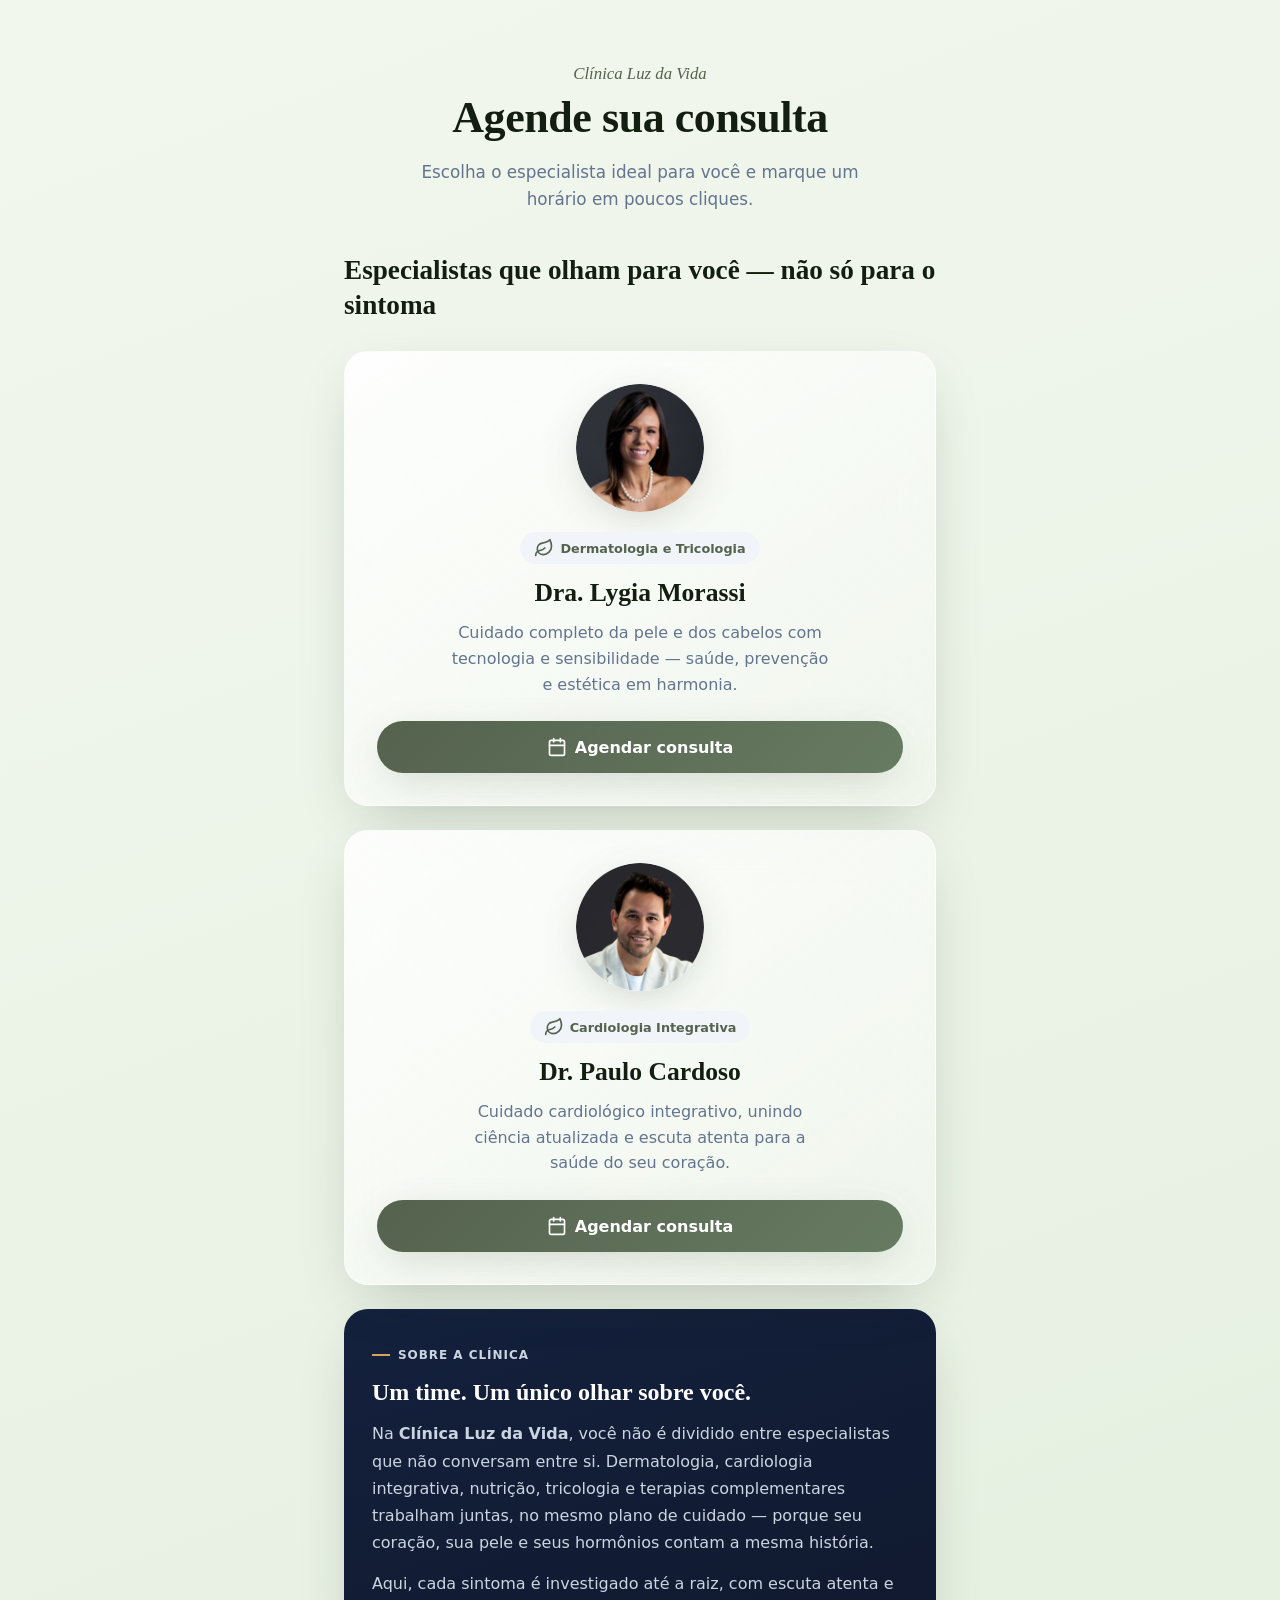
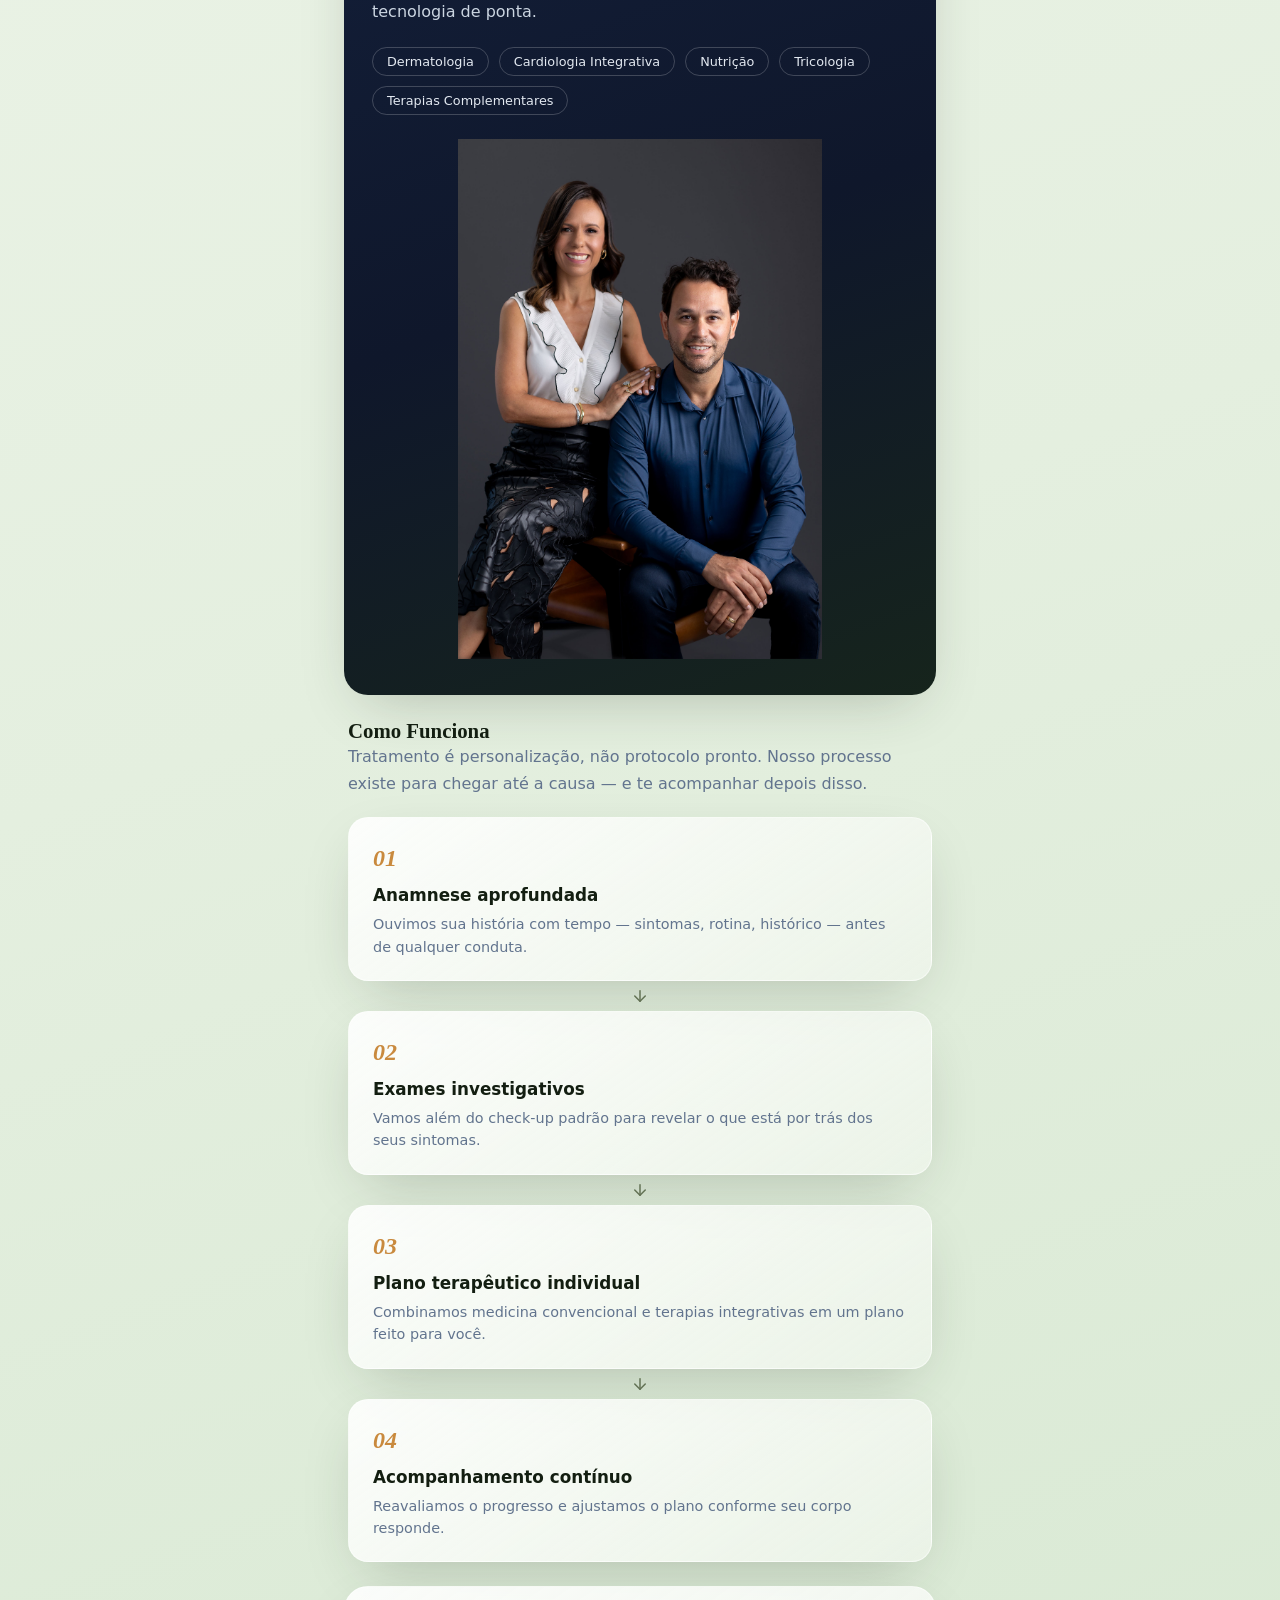
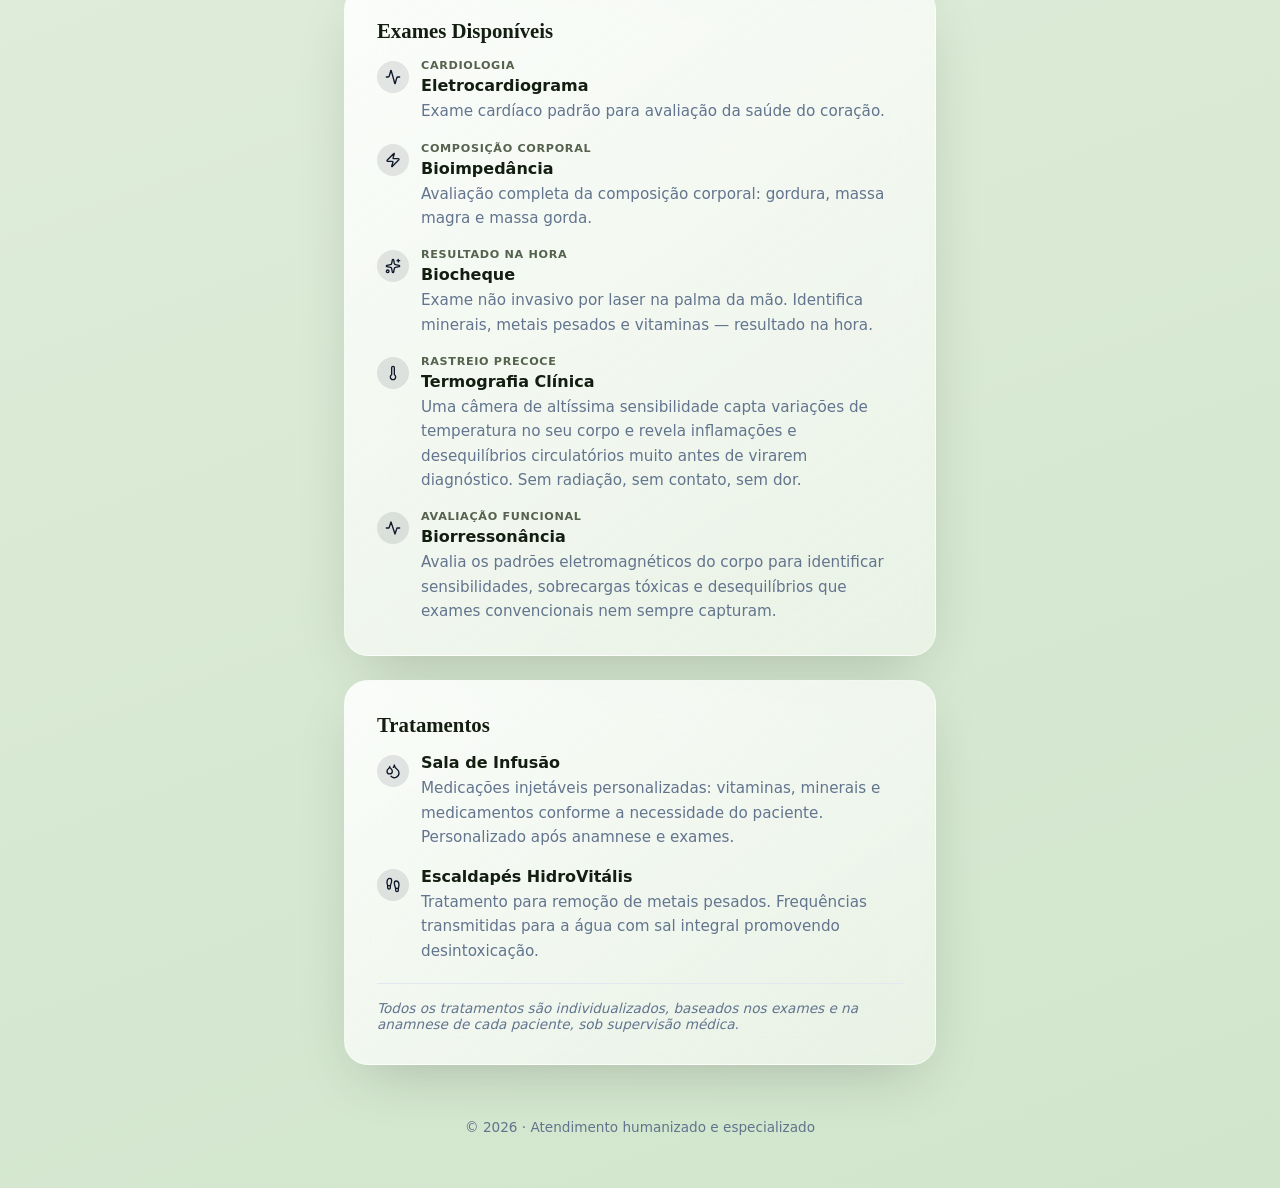
==== commit 7be3c0d6: "Redesenha Como Funciona: cards individuais com setas entre eles Cada etapa vira um card elevado próp" ====
--- a/index.html
+++ b/index.html
@@ -78,46 +78,38 @@
     <img class="about-clinic-photo" src="images/doutores-juntos.jpg" alt="Dra. Lygia Morassi e Dr. Paulo Cardoso, especialistas da Clínica Luz da Vida" />
   </section>
 
-  <section class="card">
+  <section class="steps-section">
     <h3 class="section-title plain">Como Funciona</h3>
     <p class="about-text section-intro">Tratamento é personalização, não protocolo pronto. Nosso processo existe para chegar até a causa — e te acompanhar depois disso.</p>
     <div class="steps-flow">
-      <div class="step-row">
-        <span class="step-badge">01</span>
-        <div>
-          <h4>Anamnese aprofundada</h4>
-          <p>Ouvimos sua história com tempo — sintomas, rotina, histórico — antes de qualquer conduta.</p>
-        </div>
+      <div class="step-card">
+        <p class="step-num">01</p>
+        <h4>Anamnese aprofundada</h4>
+        <p>Ouvimos sua história com tempo — sintomas, rotina, histórico — antes de qualquer conduta.</p>
       </div>
       <span class="step-arrow">
         <svg width="18" height="18" viewBox="0 0 24 24" fill="none" stroke="currentColor" stroke-width="2" stroke-linecap="round" stroke-linejoin="round"><path d="M12 5v14"/><path d="m19 12-7 7-7-7"/></svg>
       </span>
-      <div class="step-row">
-        <span class="step-badge">02</span>
-        <div>
-          <h4>Exames investigativos</h4>
-          <p>Vamos além do check-up padrão para revelar o que está por trás dos seus sintomas.</p>
-        </div>
+      <div class="step-card">
+        <p class="step-num">02</p>
+        <h4>Exames investigativos</h4>
+        <p>Vamos além do check-up padrão para revelar o que está por trás dos seus sintomas.</p>
       </div>
       <span class="step-arrow">
         <svg width="18" height="18" viewBox="0 0 24 24" fill="none" stroke="currentColor" stroke-width="2" stroke-linecap="round" stroke-linejoin="round"><path d="M12 5v14"/><path d="m19 12-7 7-7-7"/></svg>
       </span>
-      <div class="step-row">
-        <span class="step-badge">03</span>
-        <div>
-          <h4>Plano terapêutico individual</h4>
-          <p>Combinamos medicina convencional e terapias integrativas em um plano feito para você.</p>
-        </div>
+      <div class="step-card">
+        <p class="step-num">03</p>
+        <h4>Plano terapêutico individual</h4>
+        <p>Combinamos medicina convencional e terapias integrativas em um plano feito para você.</p>
       </div>
       <span class="step-arrow">
         <svg width="18" height="18" viewBox="0 0 24 24" fill="none" stroke="currentColor" stroke-width="2" stroke-linecap="round" stroke-linejoin="round"><path d="M12 5v14"/><path d="m19 12-7 7-7-7"/></svg>
       </span>
-      <div class="step-row">
-        <span class="step-badge">04</span>
-        <div>
-          <h4>Acompanhamento contínuo</h4>
-          <p>Reavaliamos o progresso e ajustamos o plano conforme seu corpo responde.</p>
-        </div>
+      <div class="step-card">
+        <p class="step-num">04</p>
+        <h4>Acompanhamento contínuo</h4>
+        <p>Reavaliamos o progresso e ajustamos o plano conforme seu corpo responde.</p>
       </div>
     </div>
   </section>
--- a/styles.css
+++ b/styles.css
@@ -441,39 +441,43 @@
   margin: -8px 0 20px;
 }
 
+.steps-section {
+  padding: 0 4px;
+}
+
+.steps-section .section-title {
+  margin: 0 0 8px;
+}
+
 .steps-flow {
   display: flex;
   flex-direction: column;
 }
 
-.step-row {
-  display: flex;
-  align-items: flex-start;
-  gap: 16px;
-}
-
-.step-badge {
-  flex-shrink: 0;
-  width: 40px;
-  height: 40px;
-  border-radius: 50%;
-  background: var(--gradient-btn);
-  color: #fff;
-  display: flex;
-  align-items: center;
-  justify-content: center;
-  font-family: var(--font-serif);
+.step-card {
+  background: var(--gradient-card);
+  border: 1px solid #ffffff80;
+  border-radius: 1.25rem;
+  box-shadow: var(--shadow-card);
+  padding: 22px 24px;
+}
+
+.step-card .step-num {
+  display: block;
+  font-family: var(--font-serif);
+  font-style: italic;
   font-weight: 700;
-  font-size: 0.95rem;
-  box-shadow: var(--shadow-soft);
-}
-
-.step-row h4 {
-  margin: 0 0 6px;
+  color: #c98a3e;
+  font-size: 1.5rem;
+  margin: 0 0 8px;
+}
+
+.step-card h4 {
+  margin: 0 0 8px;
   font-size: 1.05rem;
 }
 
-.step-row p {
+.step-card p {
   margin: 0;
   color: var(--muted-foreground);
   font-size: 0.9rem;
@@ -482,8 +486,8 @@
 
 .step-arrow {
   display: flex;
-  padding-left: 12px;
-  margin: 2px 0;
+  justify-content: center;
+  margin: 6px 0;
   color: var(--brand-icon);
 }
 
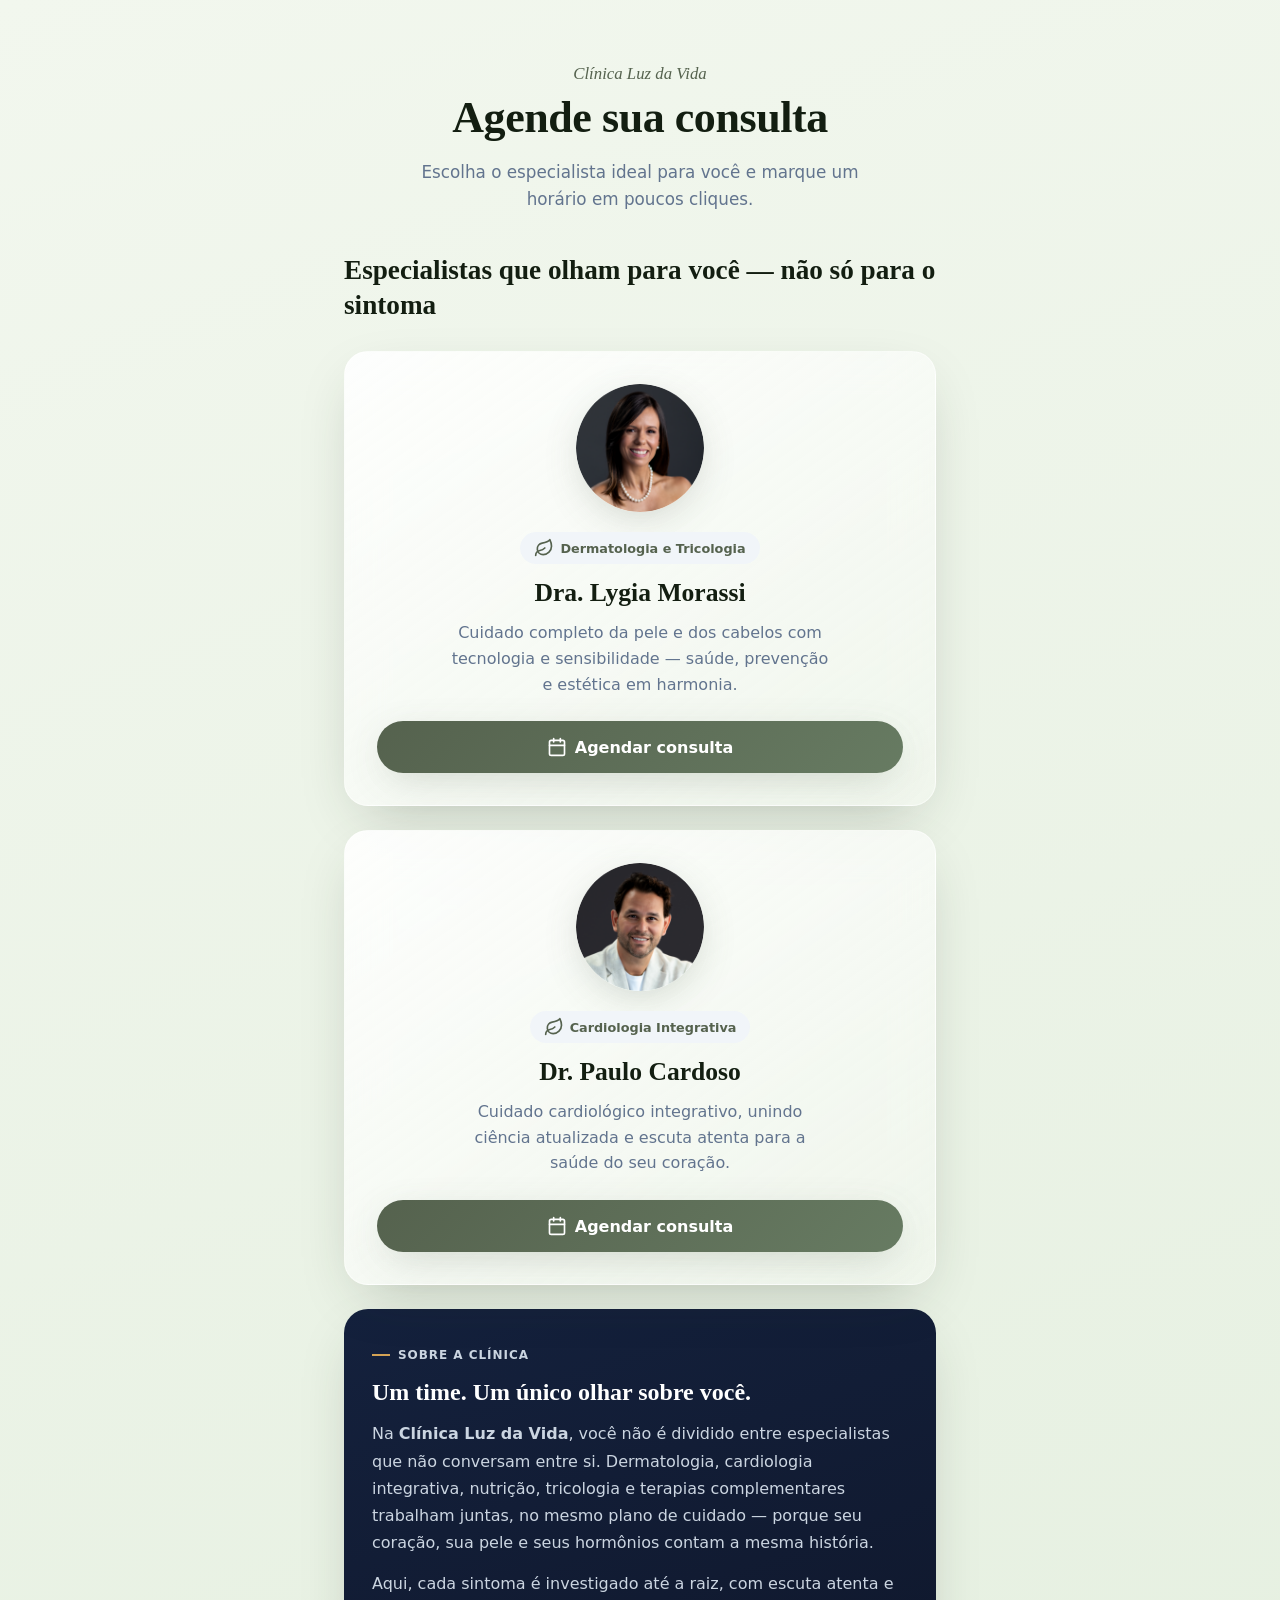
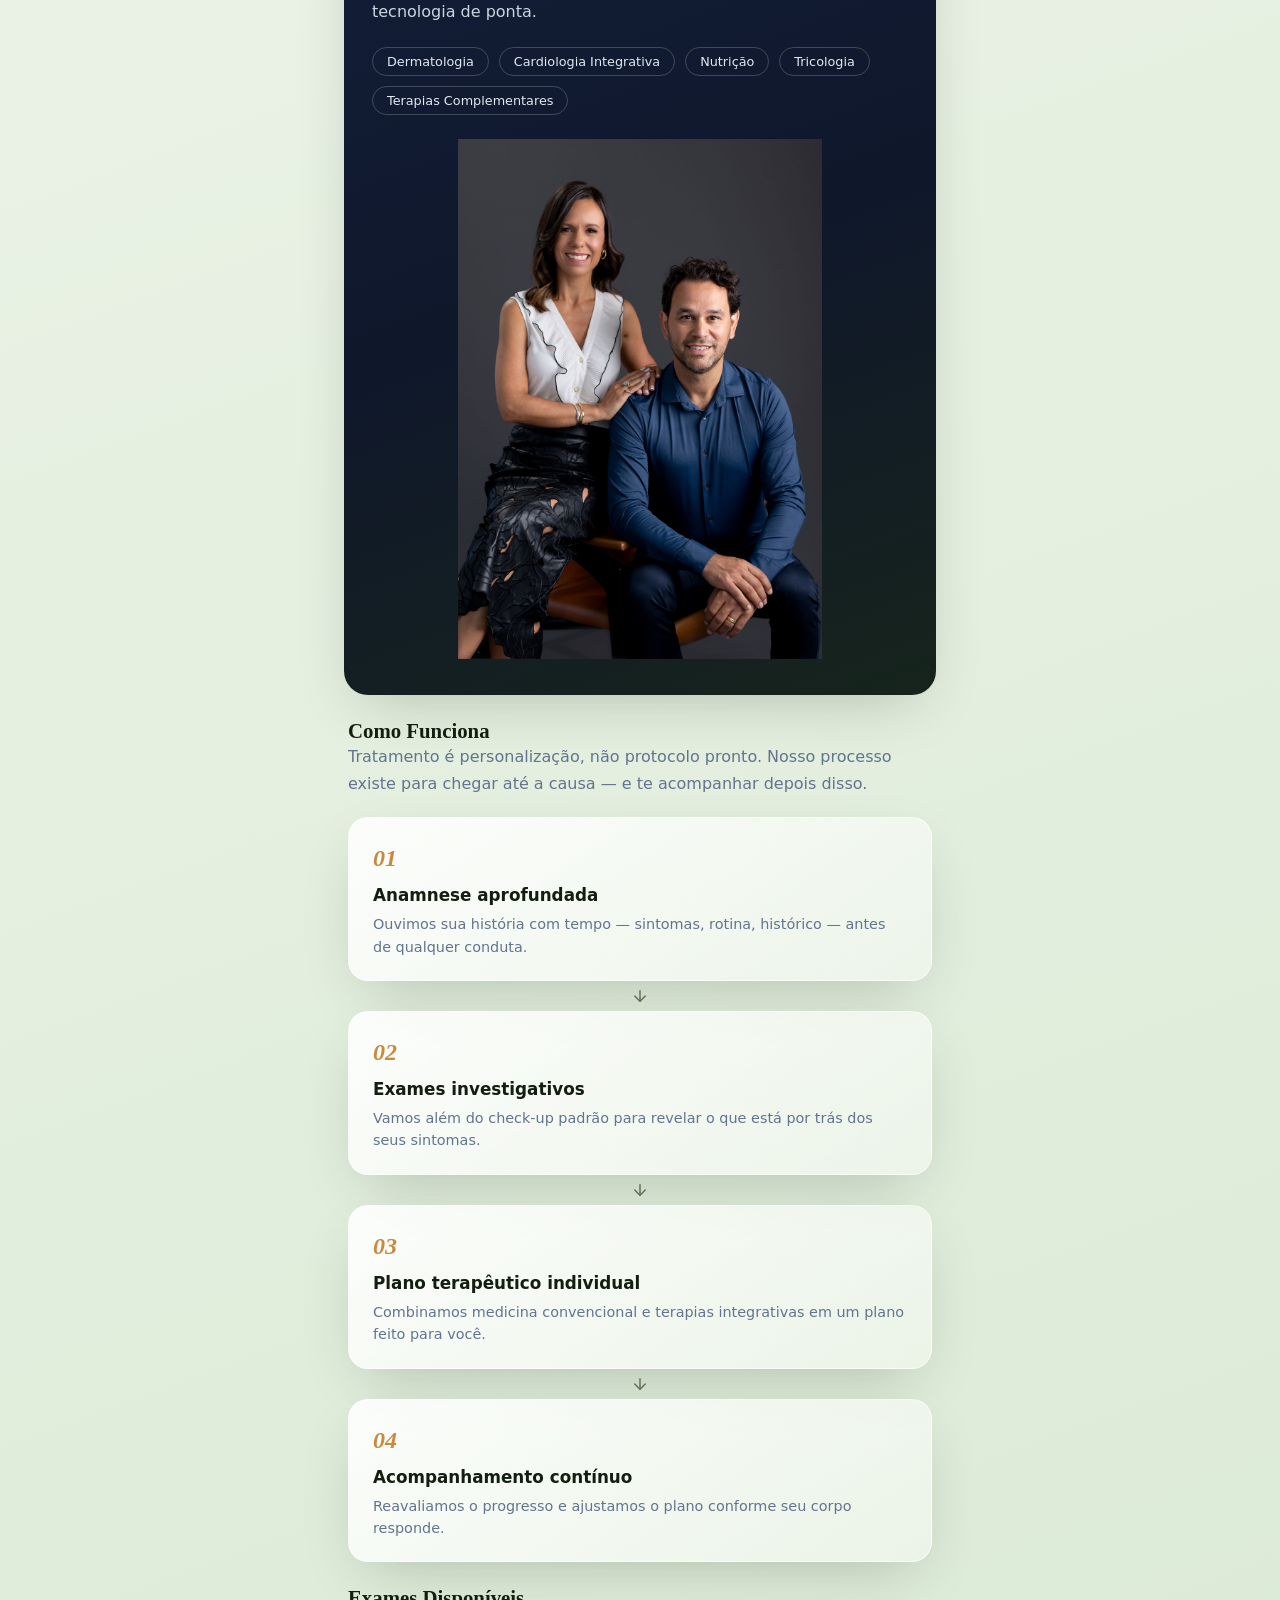
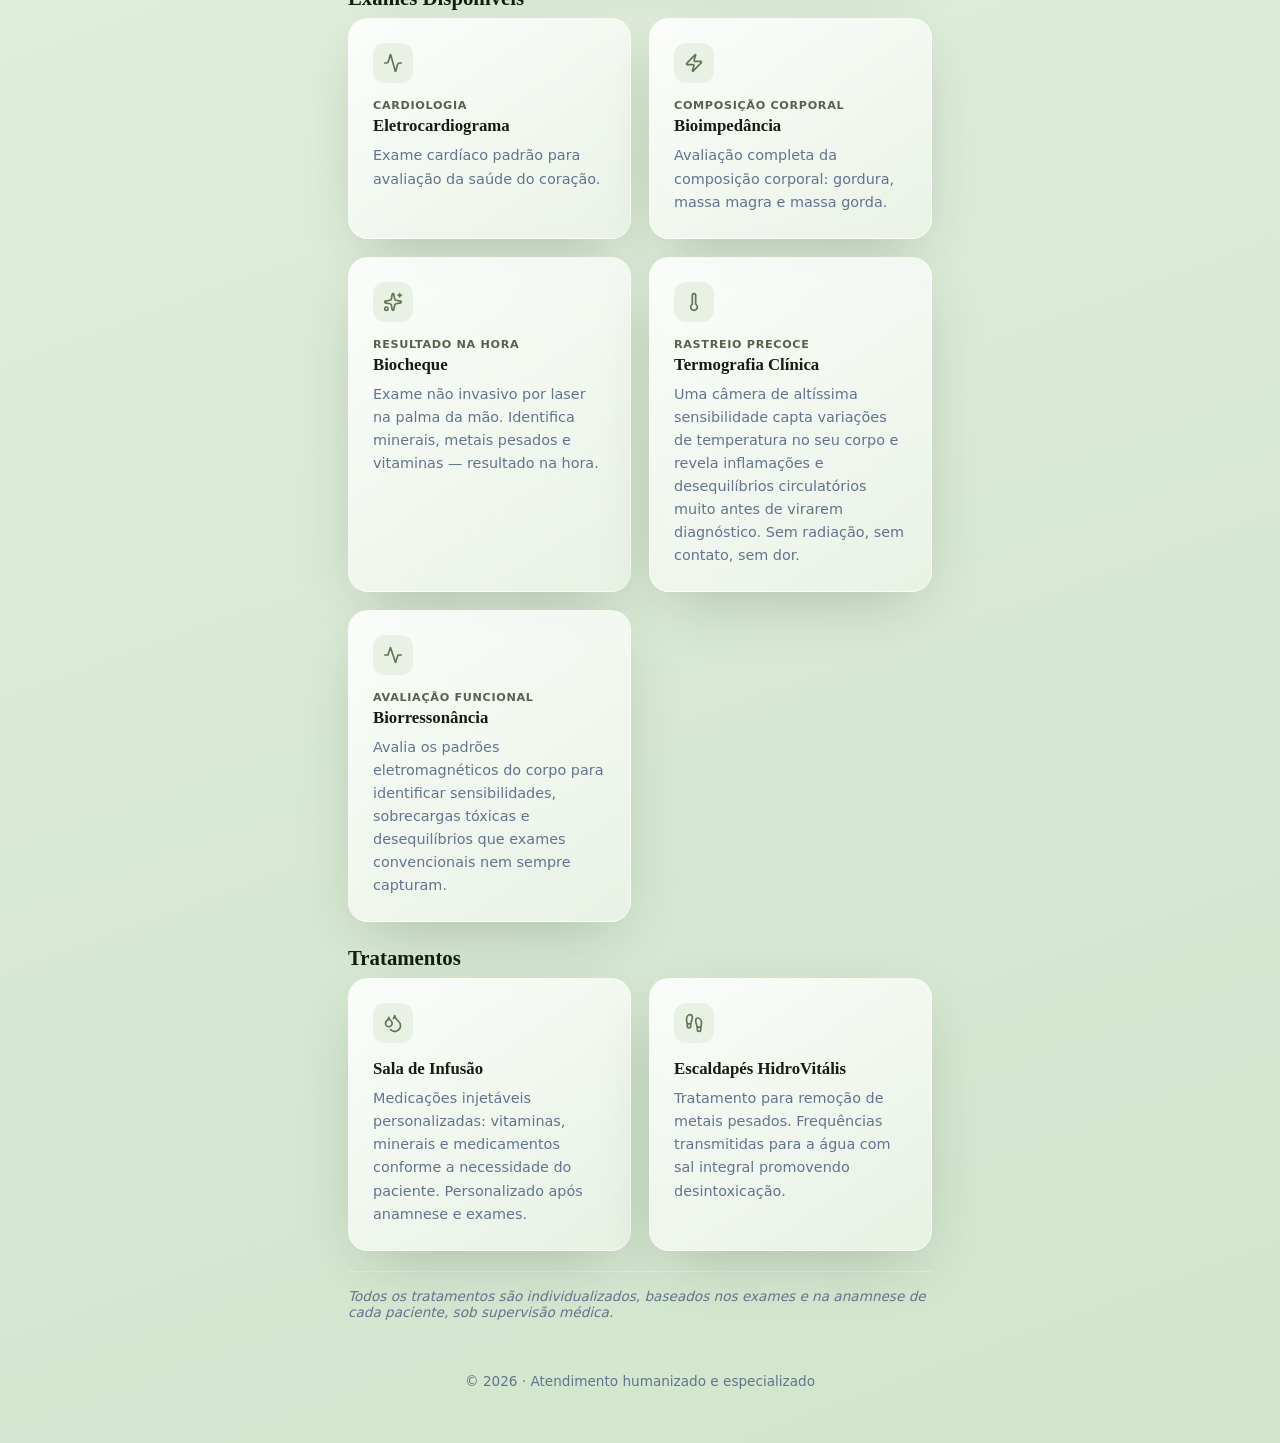
==== commit 40a99f7e: "Converte Exames Disponiveis e Tratamentos em block-cards individuais" ====
--- a/index.html
+++ b/index.html
@@ -78,7 +78,7 @@
     <img class="about-clinic-photo" src="images/doutores-juntos.jpg" alt="Dra. Lygia Morassi e Dr. Paulo Cardoso, especialistas da Clínica Luz da Vida" />
   </section>
 
-  <section class="steps-section">
+  <section class="section-plain">
     <h3 class="section-title plain">Como Funciona</h3>
     <p class="about-text section-intro">Tratamento é personalização, não protocolo pronto. Nosso processo existe para chegar até a causa — e te acompanhar depois disso.</p>
     <div class="steps-flow">
@@ -114,82 +114,68 @@
     </div>
   </section>
 
-  <section class="card">
+  <section class="section-plain">
     <h3 class="section-title plain">Exames Disponíveis</h3>
-    <div class="list">
-      <div class="list-item">
-        <span class="list-icon">
-          <svg class="icon small" viewBox="0 0 24 24" fill="none" stroke="currentColor" stroke-width="2" stroke-linecap="round" stroke-linejoin="round"><path d="M22 12h-2.48a2 2 0 0 0-1.93 1.46l-2.35 8.36a.25.25 0 0 1-.48 0L9.24 2.18a.25.25 0 0 0-.48 0l-2.35 8.36A2 2 0 0 1 4.49 12H2"/></svg>
+    <div class="block-grid">
+      <div class="block-card">
+        <span class="block-icon">
+          <svg class="icon" viewBox="0 0 24 24" fill="none" stroke="currentColor" stroke-width="2" stroke-linecap="round" stroke-linejoin="round"><path d="M22 12h-2.48a2 2 0 0 0-1.93 1.46l-2.35 8.36a.25.25 0 0 1-.48 0L9.24 2.18a.25.25 0 0 0-.48 0l-2.35 8.36A2 2 0 0 1 4.49 12H2"/></svg>
         </span>
-        <div>
-          <p class="list-tag">Cardiologia</p>
-          <p class="list-title">Eletrocardiograma</p>
-          <p class="list-desc">Exame cardíaco padrão para avaliação da saúde do coração.</p>
-        </div>
+        <p class="list-tag">Cardiologia</p>
+        <p class="block-title">Eletrocardiograma</p>
+        <p class="block-desc">Exame cardíaco padrão para avaliação da saúde do coração.</p>
       </div>
-      <div class="list-item">
-        <span class="list-icon">
-          <svg class="icon small" viewBox="0 0 24 24" fill="none" stroke="currentColor" stroke-width="2" stroke-linecap="round" stroke-linejoin="round"><path d="M4 14a1 1 0 0 1-.78-1.63l9.9-10.2a.5.5 0 0 1 .86.46l-1.92 6.02A1 1 0 0 0 13 10h7a1 1 0 0 1 .78 1.63l-9.9 10.2a.5.5 0 0 1-.86-.46l1.92-6.02A1 1 0 0 0 11 14z"/></svg>
+      <div class="block-card">
+        <span class="block-icon">
+          <svg class="icon" viewBox="0 0 24 24" fill="none" stroke="currentColor" stroke-width="2" stroke-linecap="round" stroke-linejoin="round"><path d="M4 14a1 1 0 0 1-.78-1.63l9.9-10.2a.5.5 0 0 1 .86.46l-1.92 6.02A1 1 0 0 0 13 10h7a1 1 0 0 1 .78 1.63l-9.9 10.2a.5.5 0 0 1-.86-.46l1.92-6.02A1 1 0 0 0 11 14z"/></svg>
         </span>
-        <div>
-          <p class="list-tag">Composição Corporal</p>
-          <p class="list-title">Bioimpedância</p>
-          <p class="list-desc">Avaliação completa da composição corporal: gordura, massa magra e massa gorda.</p>
-        </div>
+        <p class="list-tag">Composição Corporal</p>
+        <p class="block-title">Bioimpedância</p>
+        <p class="block-desc">Avaliação completa da composição corporal: gordura, massa magra e massa gorda.</p>
       </div>
-      <div class="list-item">
-        <span class="list-icon">
-          <svg class="icon small" viewBox="0 0 24 24" fill="none" stroke="currentColor" stroke-width="2" stroke-linecap="round" stroke-linejoin="round"><path d="M11.017 2.814a1 1 0 0 1 1.966 0l1.051 5.558a2 2 0 0 0 1.594 1.594l5.558 1.051a1 1 0 0 1 0 1.966l-5.558 1.051a2 2 0 0 0-1.594 1.594l-1.051 5.558a1 1 0 0 1-1.966 0l-1.051-5.558a2 2 0 0 0-1.594-1.594l-5.558-1.051a1 1 0 0 1 0-1.966l5.558-1.051a2 2 0 0 0 1.594-1.594z"/><path d="M20 2v4"/><path d="M22 4h-4"/><circle cx="4" cy="20" r="2"/></svg>
+      <div class="block-card">
+        <span class="block-icon">
+          <svg class="icon" viewBox="0 0 24 24" fill="none" stroke="currentColor" stroke-width="2" stroke-linecap="round" stroke-linejoin="round"><path d="M11.017 2.814a1 1 0 0 1 1.966 0l1.051 5.558a2 2 0 0 0 1.594 1.594l5.558 1.051a1 1 0 0 1 0 1.966l-5.558 1.051a2 2 0 0 0-1.594 1.594l-1.051 5.558a1 1 0 0 1-1.966 0l-1.051-5.558a2 2 0 0 0-1.594-1.594l-5.558-1.051a1 1 0 0 1 0-1.966l5.558-1.051a2 2 0 0 0 1.594-1.594z"/><path d="M20 2v4"/><path d="M22 4h-4"/><circle cx="4" cy="20" r="2"/></svg>
         </span>
-        <div>
-          <p class="list-tag">Resultado na Hora</p>
-          <p class="list-title">Biocheque</p>
-          <p class="list-desc">Exame não invasivo por laser na palma da mão. Identifica minerais, metais pesados e vitaminas — resultado na hora.</p>
-        </div>
+        <p class="list-tag">Resultado na Hora</p>
+        <p class="block-title">Biocheque</p>
+        <p class="block-desc">Exame não invasivo por laser na palma da mão. Identifica minerais, metais pesados e vitaminas — resultado na hora.</p>
       </div>
-      <div class="list-item">
-        <span class="list-icon">
-          <svg class="icon small" viewBox="0 0 24 24" fill="none" stroke="currentColor" stroke-width="2" stroke-linecap="round" stroke-linejoin="round"><path d="M14 4v10.54a4 4 0 1 1-4 0V4a2 2 0 0 1 4 0Z"/></svg>
+      <div class="block-card">
+        <span class="block-icon">
+          <svg class="icon" viewBox="0 0 24 24" fill="none" stroke="currentColor" stroke-width="2" stroke-linecap="round" stroke-linejoin="round"><path d="M14 4v10.54a4 4 0 1 1-4 0V4a2 2 0 0 1 4 0Z"/></svg>
         </span>
-        <div>
-          <p class="list-tag">Rastreio Precoce</p>
-          <p class="list-title">Termografia Clínica</p>
-          <p class="list-desc">Uma câmera de altíssima sensibilidade capta variações de temperatura no seu corpo e revela inflamações e desequilíbrios circulatórios muito antes de virarem diagnóstico. Sem radiação, sem contato, sem dor.</p>
-        </div>
+        <p class="list-tag">Rastreio Precoce</p>
+        <p class="block-title">Termografia Clínica</p>
+        <p class="block-desc">Uma câmera de altíssima sensibilidade capta variações de temperatura no seu corpo e revela inflamações e desequilíbrios circulatórios muito antes de virarem diagnóstico. Sem radiação, sem contato, sem dor.</p>
       </div>
-      <div class="list-item">
-        <span class="list-icon">
-          <svg class="icon small" viewBox="0 0 24 24" fill="none" stroke="currentColor" stroke-width="2" stroke-linecap="round" stroke-linejoin="round"><path d="M22 12h-4l-3 9L9 3l-3 9H2"/></svg>
+      <div class="block-card">
+        <span class="block-icon">
+          <svg class="icon" viewBox="0 0 24 24" fill="none" stroke="currentColor" stroke-width="2" stroke-linecap="round" stroke-linejoin="round"><path d="M22 12h-4l-3 9L9 3l-3 9H2"/></svg>
         </span>
-        <div>
-          <p class="list-tag">Avaliação Funcional</p>
-          <p class="list-title">Biorressonância</p>
-          <p class="list-desc">Avalia os padrões eletromagnéticos do corpo para identificar sensibilidades, sobrecargas tóxicas e desequilíbrios que exames convencionais nem sempre capturam.</p>
-        </div>
+        <p class="list-tag">Avaliação Funcional</p>
+        <p class="block-title">Biorressonância</p>
+        <p class="block-desc">Avalia os padrões eletromagnéticos do corpo para identificar sensibilidades, sobrecargas tóxicas e desequilíbrios que exames convencionais nem sempre capturam.</p>
       </div>
     </div>
   </section>
 
-  <section class="card">
+  <section class="section-plain">
     <h3 class="section-title plain">Tratamentos</h3>
-    <div class="list">
-      <div class="list-item">
-        <span class="list-icon">
-          <svg class="icon small" viewBox="0 0 24 24" fill="none" stroke="currentColor" stroke-width="2" stroke-linecap="round" stroke-linejoin="round"><path d="M7 16.3c2.2 0 4-1.83 4-4.05 0-1.16-.57-2.26-1.71-3.19S7.29 6.75 7 5.3c-.29 1.45-1.14 2.84-2.29 3.76S3 11.1 3 12.25c0 2.22 1.8 4.05 4 4.05z"/><path d="M12.56 6.6A10.97 10.97 0 0 0 14 3.02c.5 2.5 2 4.9 4 6.5s3 3.5 3 5.5a6.98 6.98 0 0 1-11.91 4.97"/></svg>
+    <div class="block-grid">
+      <div class="block-card">
+        <span class="block-icon">
+          <svg class="icon" viewBox="0 0 24 24" fill="none" stroke="currentColor" stroke-width="2" stroke-linecap="round" stroke-linejoin="round"><path d="M7 16.3c2.2 0 4-1.83 4-4.05 0-1.16-.57-2.26-1.71-3.19S7.29 6.75 7 5.3c-.29 1.45-1.14 2.84-2.29 3.76S3 11.1 3 12.25c0 2.22 1.8 4.05 4 4.05z"/><path d="M12.56 6.6A10.97 10.97 0 0 0 14 3.02c.5 2.5 2 4.9 4 6.5s3 3.5 3 5.5a6.98 6.98 0 0 1-11.91 4.97"/></svg>
         </span>
-        <div>
-          <p class="list-title">Sala de Infusão</p>
-          <p class="list-desc">Medicações injetáveis personalizadas: vitaminas, minerais e medicamentos conforme a necessidade do paciente. Personalizado após anamnese e exames.</p>
-        </div>
+        <p class="block-title">Sala de Infusão</p>
+        <p class="block-desc">Medicações injetáveis personalizadas: vitaminas, minerais e medicamentos conforme a necessidade do paciente. Personalizado após anamnese e exames.</p>
       </div>
-      <div class="list-item">
-        <span class="list-icon">
-          <svg class="icon small" viewBox="0 0 24 24" fill="none" stroke="currentColor" stroke-width="2" stroke-linecap="round" stroke-linejoin="round"><path d="M4 16v-2.38C4 11.5 2.97 10.5 3 8c.03-2.72 1.49-6 4.5-6C9.37 2 10 3.8 10 5.5c0 3.11-2 5.66-2 8.68V16a2 2 0 1 1-4 0Z"/><path d="M20 20v-2.38c0-2.12 1.03-3.12 1-5.62-.03-2.72-1.49-6-4.5-6C14.63 6 14 7.8 14 9.5c0 3.11 2 5.66 2 8.68V20a2 2 0 1 0 4 0Z"/><path d="M16 17h4"/><path d="M4 13h4"/></svg>
+      <div class="block-card">
+        <span class="block-icon">
+          <svg class="icon" viewBox="0 0 24 24" fill="none" stroke="currentColor" stroke-width="2" stroke-linecap="round" stroke-linejoin="round"><path d="M4 16v-2.38C4 11.5 2.97 10.5 3 8c.03-2.72 1.49-6 4.5-6C9.37 2 10 3.8 10 5.5c0 3.11-2 5.66-2 8.68V16a2 2 0 1 1-4 0Z"/><path d="M20 20v-2.38c0-2.12 1.03-3.12 1-5.62-.03-2.72-1.49-6-4.5-6C14.63 6 14 7.8 14 9.5c0 3.11 2 5.66 2 8.68V20a2 2 0 1 0 4 0Z"/><path d="M16 17h4"/><path d="M4 13h4"/></svg>
         </span>
-        <div>
-          <p class="list-title">Escaldapés HidroVitális</p>
-          <p class="list-desc">Tratamento para remoção de metais pesados. Frequências transmitidas para a água com sal integral promovendo desintoxicação.</p>
-        </div>
+        <p class="block-title">Escaldapés HidroVitális</p>
+        <p class="block-desc">Tratamento para remoção de metais pesados. Frequências transmitidas para a água com sal integral promovendo desintoxicação.</p>
       </div>
     </div>
     <p class="footnote">Todos os tratamentos são individualizados, baseados nos exames e na anamnese de cada paciente, sob supervisão médica.</p>
--- a/styles.css
+++ b/styles.css
@@ -441,11 +441,11 @@
   margin: -8px 0 20px;
 }
 
-.steps-section {
+.section-plain {
   padding: 0 4px;
 }
 
-.steps-section .section-title {
+.section-plain .section-title {
   margin: 0 0 8px;
 }
 
@@ -489,6 +489,52 @@
   justify-content: center;
   margin: 6px 0;
   color: var(--brand-icon);
+}
+
+.block-grid {
+  display: grid;
+  grid-template-columns: repeat(auto-fit, minmax(230px, 1fr));
+  gap: 18px;
+}
+
+.block-card {
+  background: var(--gradient-card);
+  border: 1px solid #ffffff80;
+  border-radius: 1.25rem;
+  box-shadow: var(--shadow-card);
+  padding: 24px;
+}
+
+.block-icon {
+  width: 40px;
+  height: 40px;
+  border-radius: 0.75rem;
+  background: #e9f1e4;
+  display: flex;
+  align-items: center;
+  justify-content: center;
+  margin-bottom: 16px;
+}
+
+.block-icon .icon {
+  color: var(--brand-icon);
+  width: 20px;
+  height: 20px;
+}
+
+.block-title {
+  font-family: var(--font-serif);
+  font-weight: 700;
+  font-size: 1.05rem;
+  margin: 2px 0 8px;
+  color: var(--foreground);
+}
+
+.block-desc {
+  color: var(--muted-foreground);
+  font-size: 0.9rem;
+  line-height: 1.6;
+  margin: 0;
 }
 
 .list-tag {
@@ -532,4 +578,13 @@
   .specialists-heading {
     font-size: 1.4rem;
   }
-}
+
+  .block-grid {
+    grid-template-columns: 1fr;
+    gap: 14px;
+  }
+
+  .block-card {
+    padding: 20px;
+  }
+}
